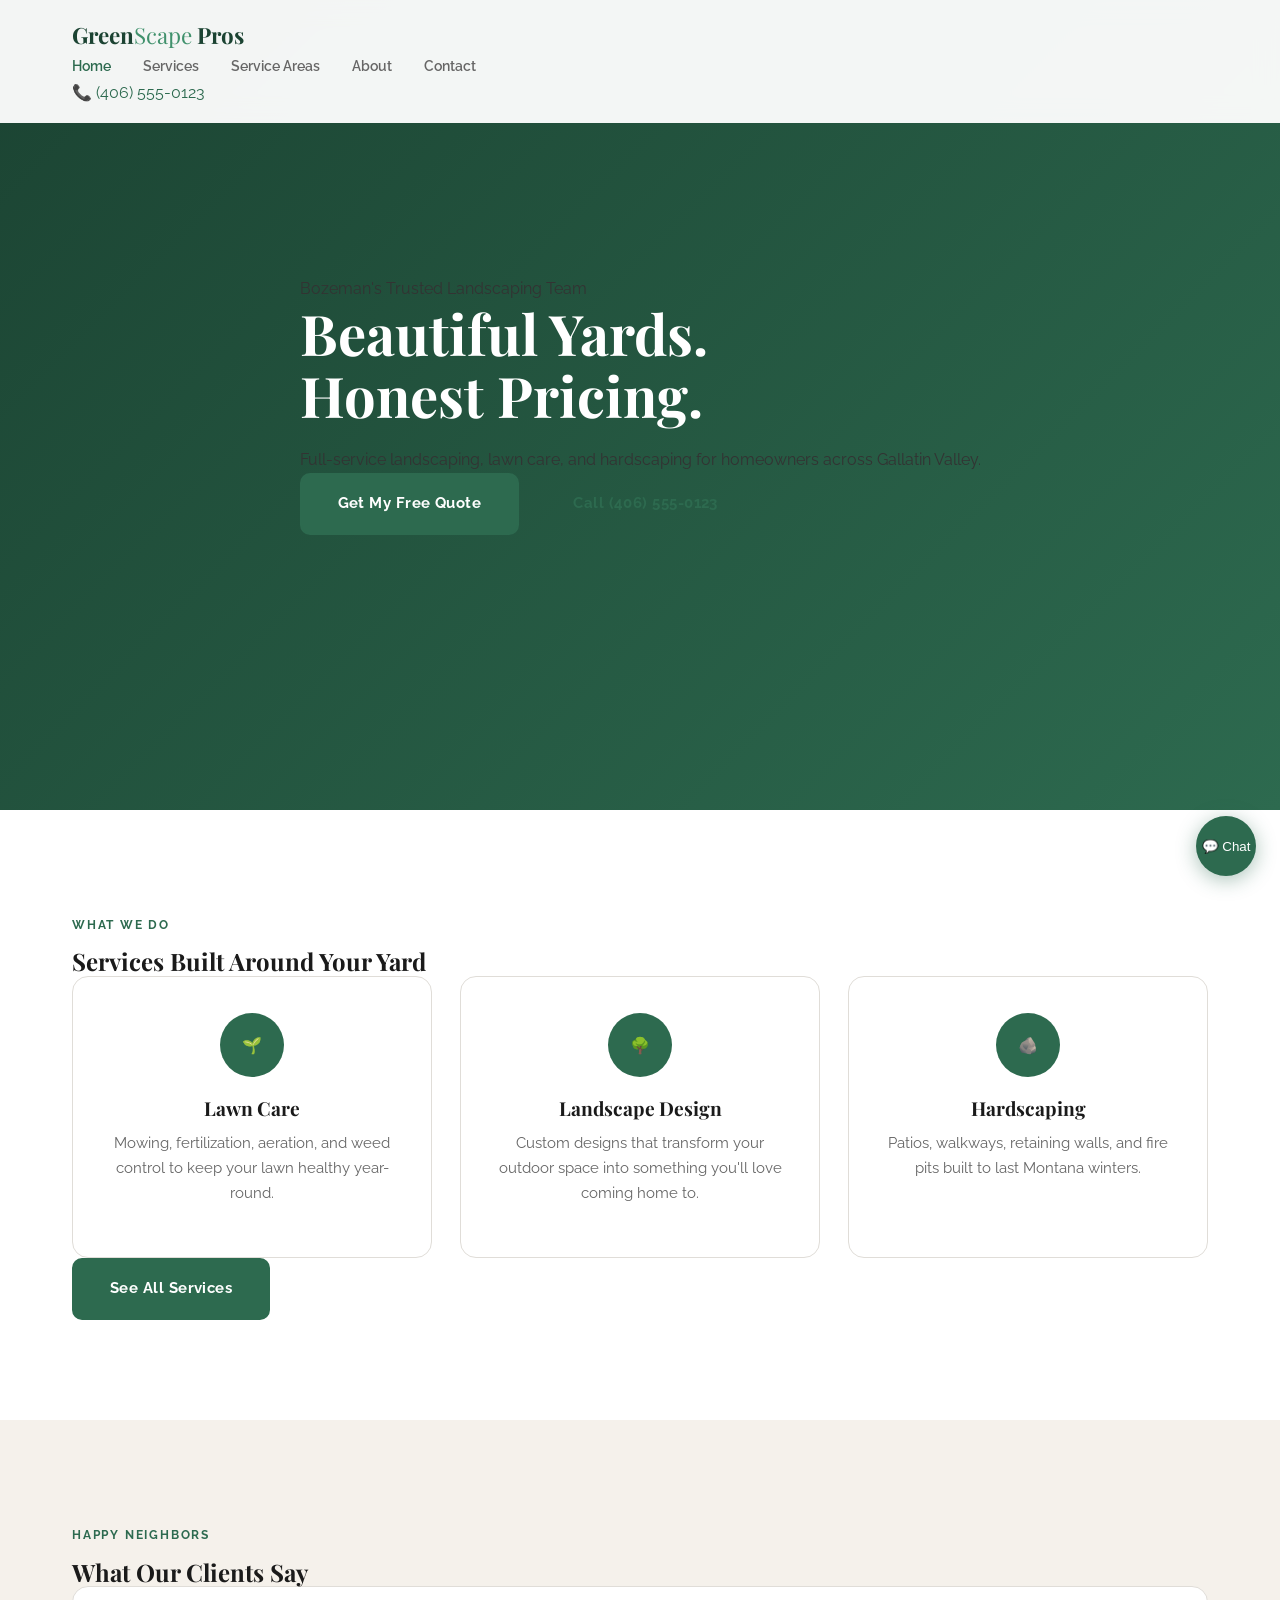
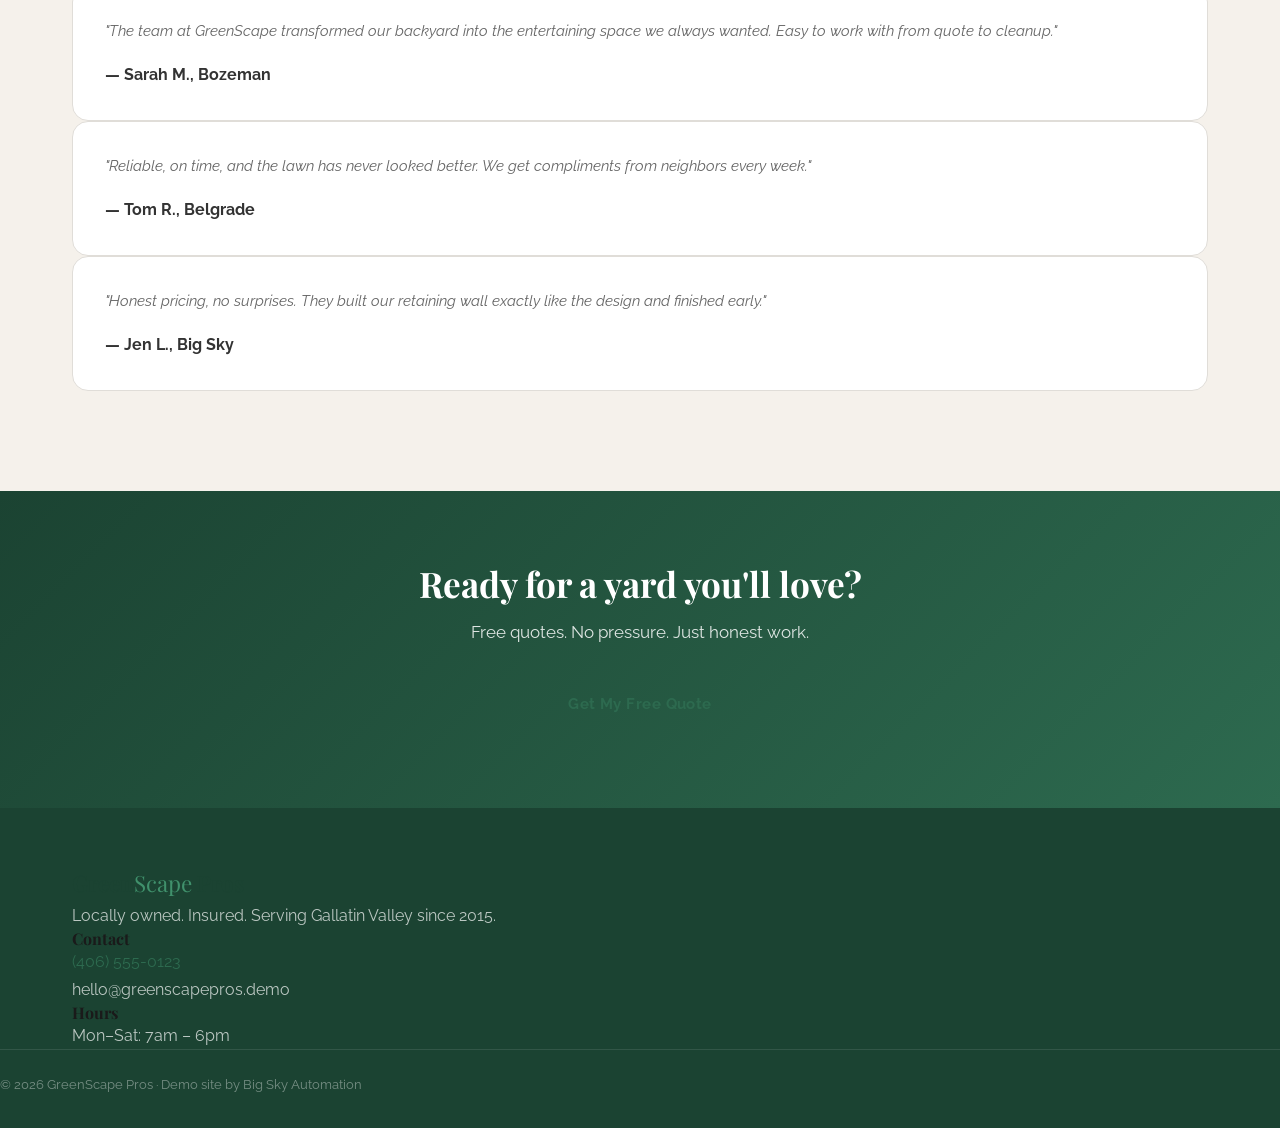
==== index.html @ c4fb8316 "Initial landscaping demo site" ====
<!DOCTYPE html>
<html lang="en">
<head>
<meta charset="UTF-8">
<meta name="viewport" content="width=device-width, initial-scale=1.0">
<title>GreenScape Pros — Professional Landscaping in Bozeman, MT</title>
<meta name="description" content="Professional landscaping, lawn care, and hardscaping services in Bozeman and surrounding areas. Get your free quote today.">
<link rel="preconnect" href="https://fonts.googleapis.com">
<link rel="preconnect" href="https://fonts.gstatic.com" crossorigin>
<link href="https://fonts.googleapis.com/css2?family=Playfair+Display:wght@600;700&family=Raleway:wght@400;500;600;700&display=swap" rel="stylesheet">
<link rel="stylesheet" href="css/styles.css">
</head>
<body>

<header class="site-header">
  <div class="container header-inner">
    <a href="index.html" class="logo">Green<span>Scape</span> Pros</a>
    <nav class="nav-links">
      <a href="index.html" class="active">Home</a>
      <a href="services.html">Services</a>
      <a href="areas.html">Service Areas</a>
      <a href="about.html">About</a>
      <a href="contact.html">Contact</a>
    </nav>
    <a href="tel:+14065550123" class="header-phone">📞 (406) 555-0123</a>
    <button class="nav-toggle" aria-label="Menu">☰</button>
  </div>
</header>

<section class="hero">
  <div class="hero-overlay"></div>
  <div class="container hero-content">
    <span class="eyebrow">Bozeman's Trusted Landscaping Team</span>
    <h1>Beautiful Yards.<br>Honest Pricing.</h1>
    <p>Full-service landscaping, lawn care, and hardscaping for homeowners across Gallatin Valley.</p>
    <div class="hero-cta">
      <a href="contact.html" class="btn btn-primary">Get My Free Quote</a>
      <a href="tel:+14065550123" class="btn btn-secondary">Call (406) 555-0123</a>
    </div>
  </div>
</section>

<section class="services-preview section">
  <div class="container">
    <span class="section-tag">What We Do</span>
    <h2>Services Built Around Your Yard</h2>
    <div class="services-grid">
      <div class="service-card">
        <div class="service-icon">🌱</div>
        <h3>Lawn Care</h3>
        <p>Mowing, fertilization, aeration, and weed control to keep your lawn healthy year-round.</p>
      </div>
      <div class="service-card">
        <div class="service-icon">🌳</div>
        <h3>Landscape Design</h3>
        <p>Custom designs that transform your outdoor space into something you'll love coming home to.</p>
      </div>
      <div class="service-card">
        <div class="service-icon">🪨</div>
        <h3>Hardscaping</h3>
        <p>Patios, walkways, retaining walls, and fire pits built to last Montana winters.</p>
      </div>
    </div>
    <div class="center-cta">
      <a href="services.html" class="btn btn-primary">See All Services</a>
    </div>
  </div>
</section>

<section class="testimonials section section-alt">
  <div class="container">
    <span class="section-tag">Happy Neighbors</span>
    <h2>What Our Clients Say</h2>
    <div class="testimonial-grid">
      <div class="testimonial">
        <p>"The team at GreenScape transformed our backyard into the entertaining space we always wanted. Easy to work with from quote to cleanup."</p>
        <strong>— Sarah M., Bozeman</strong>
      </div>
      <div class="testimonial">
        <p>"Reliable, on time, and the lawn has never looked better. We get compliments from neighbors every week."</p>
        <strong>— Tom R., Belgrade</strong>
      </div>
      <div class="testimonial">
        <p>"Honest pricing, no surprises. They built our retaining wall exactly like the design and finished early."</p>
        <strong>— Jen L., Big Sky</strong>
      </div>
    </div>
  </div>
</section>

<section class="cta-banner">
  <div class="container cta-inner">
    <h2>Ready for a yard you'll love?</h2>
    <p>Free quotes. No pressure. Just honest work.</p>
    <a href="contact.html" class="btn btn-light">Get My Free Quote</a>
  </div>
</section>

<footer class="site-footer">
  <div class="container footer-inner">
    <div>
      <div class="logo">Green<span>Scape</span> Pros</div>
      <p>Locally owned. Insured. Serving Gallatin Valley since 2015.</p>
    </div>
    <div>
      <h4>Contact</h4>
      <p><a href="tel:+14065550123">(406) 555-0123</a></p>
      <p>hello@greenscapepros.demo</p>
    </div>
    <div>
      <h4>Hours</h4>
      <p>Mon–Sat: 7am – 6pm</p>
    </div>
  </div>
  <div class="footer-bottom">© 2026 GreenScape Pros · Demo site by Big Sky Automation</div>
</footer>

<div class="chat-widget">
  <button class="chat-bubble" aria-label="Open chat">💬 Chat</button>
  <div class="chat-popup">
    <div class="chat-header">Hi! How can we help?</div>
    <div class="chat-body">
      <p>Send us a message and we'll text you right back.</p>
      <input type="text" class="chat-input" placeholder="Your name">
      <input type="text" class="chat-input" placeholder="Phone number">
      <input type="text" class="chat-input" placeholder="What can we help with?">
      <button class="chat-send btn btn-primary">Send Message</button>
    </div>
  </div>
</div>

<script src="js/main.js"></script>
</body>
</html>
---- css/styles.css ----
/* ===== Reset & Variables ===== */
*, *::before, *::after { margin: 0; padding: 0; box-sizing: border-box; }

:root {
  --green: #2d6a4f;
  --green-dark: #1b4332;
  --green-light: #40916c;
  --green-pale: #b7e4c7;
  --earth: #8b6f47;
  --earth-light: #c9a96e;
  --cream: #f5f1eb;
  --white: #ffffff;
  --dark: #1a1a1a;
  --text: #333333;
  --text-light: #666666;
  --border: #e0ddd8;
  --shadow: 0 4px 20px rgba(0,0,0,0.08);
  --shadow-lg: 0 12px 40px rgba(0,0,0,0.12);
  --radius: 10px;
  --radius-lg: 16px;
}

html { scroll-behavior: smooth; scroll-padding-top: 80px; }

body {
  font-family: 'Raleway', -apple-system, sans-serif;
  color: var(--text);
  background: var(--white);
  line-height: 1.7;
  font-size: 16px;
  overflow-x: hidden;
}

h1, h2, h3, h4 {
  font-family: 'Playfair Display', Georgia, serif;
  color: var(--dark);
  line-height: 1.2;
  font-weight: 700;
}

a { color: var(--green); text-decoration: none; transition: all 0.3s ease; }
a:hover { color: var(--green-light); }
img { max-width: 100%; display: block; }

.container { max-width: 1200px; margin: 0 auto; padding: 0 32px; }

/* ===== Buttons ===== */
.btn {
  display: inline-block;
  font-family: 'Raleway', sans-serif;
  font-weight: 700;
  font-size: 0.95rem;
  padding: 16px 36px;
  border-radius: var(--radius);
  border: 2px solid transparent;
  cursor: pointer;
  transition: all 0.3s ease;
  text-align: center;
  letter-spacing: 0.03em;
}

.btn-primary {
  background: var(--green);
  color: var(--white);
  border-color: var(--green);
}

.btn-primary:hover {
  background: var(--green-light);
  border-color: var(--green-light);
  color: var(--white);
  transform: translateY(-2px);
  box-shadow: 0 6px 20px rgba(45,106,79,0.3);
}

.btn-outline {
  background: transparent;
  color: var(--white);
  border-color: rgba(255,255,255,0.6);
}

.btn-outline:hover {
  background: var(--white);
  color: var(--green-dark);
  border-color: var(--white);
}

.btn-call {
  background: var(--green);
  color: var(--white);
  padding: 10px 20px;
  border-radius: var(--radius);
  font-weight: 700;
  font-size: 0.875rem;
  display: inline-flex;
  align-items: center;
  gap: 8px;
}

.btn-call:hover {
  background: var(--green-light);
  color: var(--white);
  transform: translateY(-1px);
}

.btn-call svg { flex-shrink: 0; }

/* ===== FEATURE 1: Sticky Header with Click-to-Call ===== */
.site-header {
  position: fixed;
  top: 0; left: 0; right: 0;
  z-index: 1000;
  background: rgba(255,255,255,0.95);
  backdrop-filter: blur(12px);
  transition: all 0.3s ease;
  padding: 16px 0;
  border-bottom: 1px solid transparent;
}

.site-header.scrolled {
  padding: 10px 0;
  box-shadow: var(--shadow);
  border-bottom: 1px solid var(--border);
}

.nav { display: flex; align-items: center; justify-content: space-between; }

.logo {
  font-family: 'Playfair Display', Georgia, serif;
  font-size: 1.4rem;
  font-weight: 700;
  color: var(--green-dark);
}

.logo span { color: var(--green-light); font-weight: 400; }
.logo:hover { color: var(--green-dark); }

.nav-links { display: flex; align-items: center; gap: 32px; list-style: none; }

.nav-links a {
  font-size: 0.9rem;
  font-weight: 600;
  color: var(--text-light);
}

.nav-links a:hover { color: var(--green); }
.nav-links a.active { color: var(--green); }

/* Click-to-call always visible in header */
.header-phone {
  display: flex;
  align-items: center;
  gap: 8px;
}

.header-phone-number {
  font-weight: 700;
  color: var(--green-dark);
  font-size: 0.95rem;
}

.nav-toggle {
  display: none;
  flex-direction: column;
  gap: 5px;
  background: none;
  border: none;
  cursor: pointer;
  padding: 4px;
}

.nav-toggle span {
  display: block;
  width: 24px;
  height: 2.5px;
  background: var(--dark);
  border-radius: 2px;
  transition: all 0.3s;
}

/* ===== Hero ===== */
.hero {
  position: relative;
  min-height: 90vh;
  display: flex;
  align-items: center;
  background: linear-gradient(135deg, #1b4332 0%, #2d6a4f 100%);
  overflow: hidden;
}

.hero-bg {
  position: absolute;
  inset: 0;
  background: url('https://images.unsplash.com/photo-1558904541-efa843a96f01?w=1600&q=75') center/cover no-repeat;
  opacity: 0.3;
}

.hero-inner {
  position: relative;
  z-index: 2;
  padding: 140px 0 100px;
  max-width: 680px;
}

.hero-tag {
  display: inline-block;
  font-size: 0.8rem;
  font-weight: 700;
  letter-spacing: 0.15em;
  text-transform: uppercase;
  color: var(--green-pale);
  margin-bottom: 16px;
}

.hero h1 {
  font-size: 3.5rem;
  color: var(--white);
  margin-bottom: 20px;
  line-height: 1.1;
}

.hero-sub {
  font-size: 1.15rem;
  color: rgba(255,255,255,0.85);
  margin-bottom: 36px;
  line-height: 1.8;
  max-width: 520px;
}

.hero-cta { display: flex; gap: 16px; flex-wrap: wrap; }

/* ===== Section Shared ===== */
.section { padding: 100px 0; }
.section-alt { background: var(--cream); }

.section-header {
  text-align: center;
  margin-bottom: 60px;
}

.section-tag {
  display: inline-block;
  font-size: 0.75rem;
  font-weight: 700;
  letter-spacing: 0.15em;
  text-transform: uppercase;
  color: var(--green);
  margin-bottom: 12px;
}

.section-header h2 {
  font-size: 2.5rem;
  margin-bottom: 16px;
}

.section-header p {
  font-size: 1.05rem;
  color: var(--text-light);
  max-width: 560px;
  margin: 0 auto;
}

/* ===== Services Grid ===== */
.services-grid {
  display: grid;
  grid-template-columns: repeat(3, 1fr);
  gap: 28px;
}

.service-card {
  background: var(--white);
  border: 1px solid var(--border);
  border-radius: var(--radius-lg);
  padding: 36px 28px;
  transition: all 0.3s ease;
  text-align: center;
}

.service-card:hover {
  box-shadow: var(--shadow-lg);
  transform: translateY(-4px);
  border-color: transparent;
}

.service-icon {
  width: 64px;
  height: 64px;
  margin: 0 auto 20px;
  display: flex;
  align-items: center;
  justify-content: center;
  background: var(--green);
  color: var(--white);
  border-radius: 50%;
}

.service-card h3 { font-size: 1.2rem; margin-bottom: 10px; }
.service-card p { color: var(--text-light); font-size: 0.92rem; margin-bottom: 16px; }

.service-link {
  font-weight: 700;
  font-size: 0.88rem;
  color: var(--green);
}

/* ===== FEATURE 5: CTA Banner (same CTA everywhere) ===== */
.cta-banner {
  background: linear-gradient(135deg, var(--green-dark) 0%, var(--green) 100%);
  padding: 72px 0;
  text-align: center;
}

.cta-banner h2 {
  color: var(--white);
  font-size: 2.2rem;
  margin-bottom: 12px;
}

.cta-banner p {
  color: rgba(255,255,255,0.85);
  font-size: 1.05rem;
  margin-bottom: 28px;
  max-width: 500px;
  margin-left: auto;
  margin-right: auto;
}

.cta-banner .btn-primary {
  background: var(--white);
  color: var(--green-dark);
  border-color: var(--white);
  font-size: 1rem;
  padding: 18px 40px;
}

.cta-banner .btn-primary:hover {
  background: var(--green-pale);
  border-color: var(--green-pale);
  color: var(--green-dark);
}

/* ===== About ===== */
.about-grid {
  display: grid;
  grid-template-columns: 1fr 1fr;
  gap: 64px;
  align-items: center;
}

.about-img {
  border-radius: var(--radius-lg);
  box-shadow: var(--shadow-lg);
  aspect-ratio: 4/3;
  object-fit: cover;
  width: 100%;
}

.about-content h2 { font-size: 2.2rem; margin-bottom: 20px; }
.about-content p { color: var(--text-light); margin-bottom: 16px; }

.about-values {
  display: grid;
  grid-template-columns: 1fr 1fr;
  gap: 16px;
  margin-top: 28px;
}

.about-value {
  display: flex;
  align-items: center;
  gap: 10px;
  font-weight: 600;
  font-size: 0.92rem;
  color: var(--dark);
}

.about-value svg { color: var(--green); flex-shrink: 0; }

/* ===== FEATURE 4: Service Areas ===== */
.areas-grid {
  display: grid;
  grid-template-columns: repeat(4, 1fr);
  gap: 20px;
}

.area-card {
  background: var(--white);
  border: 1px solid var(--border);
  border-radius: var(--radius);
  padding: 28px 24px;
  text-align: center;
  transition: all 0.3s ease;
}

.area-card:hover {
  border-color: var(--green);
  box-shadow: var(--shadow);
  transform: translateY(-2px);
}

.area-card h3 { font-size: 1.1rem; margin-bottom: 4px; }
.area-card p { font-size: 0.85rem; color: var(--text-light); }

.area-card .area-icon {
  width: 40px;
  height: 40px;
  margin: 0 auto 12px;
  display: flex;
  align-items: center;
  justify-content: center;
  background: var(--cream);
  border-radius: 50%;
  color: var(--green);
}

/* ===== Testimonials ===== */
.testimonials-grid {
  display: grid;
  grid-template-columns: repeat(3, 1fr);
  gap: 28px;
}

.testimonial {
  background: var(--white);
  border: 1px solid var(--border);
  border-radius: var(--radius-lg);
  padding: 32px;
}

.testimonial-stars {
  color: #f59e0b;
  font-size: 1rem;
  letter-spacing: 2px;
  margin-bottom: 12px;
}

.testimonial p {
  font-size: 0.95rem;
  color: var(--text-light);
  font-style: italic;
  margin-bottom: 16px;
  line-height: 1.7;
}

.testimonial-author { display: flex; align-items: center; gap: 10px; }

.testimonial-avatar {
  width: 40px; height: 40px;
  background: var(--green);
  color: var(--white);
  border-radius: 50%;
  display: flex;
  align-items: center;
  justify-content: center;
  font-weight: 800;
  font-size: 0.8rem;
}

.testimonial-author strong { font-size: 0.9rem; display: block; color: var(--dark); }
.testimonial-author span { font-size: 0.8rem; color: var(--text-light); }

/* ===== Contact ===== */
.contact-grid {
  display: grid;
  grid-template-columns: 1fr 1.2fr;
  gap: 64px;
  align-items: start;
}

.contact-info h2 { font-size: 2.2rem; margin-bottom: 16px; }
.contact-info > p { color: var(--text-light); margin-bottom: 32px; }

.contact-item {
  display: flex;
  align-items: center;
  gap: 14px;
  margin-bottom: 20px;
}

.contact-icon {
  width: 44px; height: 44px;
  background: var(--green);
  color: var(--white);
  border-radius: 50%;
  display: flex;
  align-items: center;
  justify-content: center;
  flex-shrink: 0;
}

.contact-item a, .contact-item span { font-weight: 600; color: var(--dark); font-size: 0.95rem; }

.contact-form {
  background: var(--white);
  border: 1px solid var(--border);
  border-radius: var(--radius-lg);
  padding: 40px;
  box-shadow: var(--shadow-lg);
}

.form-group { margin-bottom: 20px; }
.form-group label { display: block; font-weight: 700; font-size: 0.85rem; margin-bottom: 6px; color: var(--dark); }

.form-group input,
.form-group select,
.form-group textarea {
  width: 100%;
  padding: 14px 16px;
  font-family: 'Raleway', sans-serif;
  font-size: 0.95rem;
  border: 2px solid var(--border);
  border-radius: var(--radius);
  background: var(--cream);
  color: var(--dark);
  transition: all 0.3s;
  outline: none;
}

.form-group input:focus,
.form-group select:focus,
.form-group textarea:focus {
  border-color: var(--green);
  background: var(--white);
  box-shadow: 0 0 0 4px rgba(45,106,79,0.08);
}

.form-group textarea { resize: vertical; min-height: 120px; }
.btn-full { width: 100%; }

/* ===== Gallery ===== */
.gallery-grid {
  display: grid;
  grid-template-columns: repeat(3, 1fr);
  gap: 20px;
}

.gallery-item {
  border-radius: var(--radius);
  overflow: hidden;
  aspect-ratio: 4/3;
}

.gallery-item img {
  width: 100%;
  height: 100%;
  object-fit: cover;
  transition: transform 0.4s ease;
}

.gallery-item:hover img { transform: scale(1.05); }

/* ===== FEATURE 3: Chat Widget ===== */
.chat-widget {
  position: fixed;
  bottom: 24px;
  right: 24px;
  z-index: 999;
}

.chat-bubble {
  width: 60px;
  height: 60px;
  background: var(--green);
  border-radius: 50%;
  display: flex;
  align-items: center;
  justify-content: center;
  color: var(--white);
  cursor: pointer;
  box-shadow: 0 4px 20px rgba(45,106,79,0.4);
  transition: all 0.3s ease;
  border: none;
}

.chat-bubble:hover {
  background: var(--green-light);
  transform: scale(1.08);
}

.chat-popup {
  position: absolute;
  bottom: 72px;
  right: 0;
  width: 320px;
  background: var(--white);
  border-radius: var(--radius-lg);
  box-shadow: var(--shadow-lg);
  border: 1px solid var(--border);
  overflow: hidden;
  display: none;
}

.chat-popup.open { display: block; }

.chat-header {
  background: var(--green);
  color: var(--white);
  padding: 18px 20px;
}

.chat-header h4 { font-family: 'Raleway', sans-serif; font-size: 0.95rem; font-weight: 700; }
.chat-header p { font-size: 0.78rem; opacity: 0.8; margin-top: 2px; }

.chat-body { padding: 20px; }

.chat-message {
  background: var(--cream);
  border-radius: 12px 12px 12px 0;
  padding: 12px 16px;
  font-size: 0.88rem;
  color: var(--text);
  margin-bottom: 16px;
  line-height: 1.5;
}

.chat-input-group { display: flex; flex-direction: column; gap: 10px; }

.chat-input {
  width: 100%;
  padding: 10px 14px;
  border: 1px solid var(--border);
  border-radius: var(--radius);
  font-family: 'Raleway', sans-serif;
  font-size: 0.88rem;
  outline: none;
}

.chat-input:focus { border-color: var(--green); }

.chat-send {
  background: var(--green);
  color: var(--white);
  border: none;
  padding: 10px;
  border-radius: var(--radius);
  font-family: 'Raleway', sans-serif;
  font-weight: 700;
  font-size: 0.85rem;
  cursor: pointer;
  transition: background 0.3s;
}

.chat-send:hover { background: var(--green-light); }

/* ===== Footer ===== */
.site-footer {
  background: var(--green-dark);
  padding: 56px 0 32px;
  color: rgba(255,255,255,0.7);
}

.footer-grid {
  display: grid;
  grid-template-columns: 1.5fr 1fr 1fr 1fr;
  gap: 40px;
  margin-bottom: 40px;
}

.footer-brand .logo { color: var(--white); margin-bottom: 12px; display: inline-block; }
.footer-brand .logo span { color: var(--green-pale); }
.footer-brand p { font-size: 0.9rem; color: rgba(255,255,255,0.6); }

.footer-col h4 {
  font-family: 'Raleway', sans-serif;
  font-size: 0.85rem;
  font-weight: 700;
  text-transform: uppercase;
  letter-spacing: 0.1em;
  color: var(--white);
  margin-bottom: 16px;
}

.footer-col a {
  display: block;
  color: rgba(255,255,255,0.6);
  font-size: 0.88rem;
  margin-bottom: 10px;
  transition: color 0.3s;
}

.footer-col a:hover { color: var(--green-pale); }

.footer-bottom {
  border-top: 1px solid rgba(255,255,255,0.1);
  padding-top: 24px;
  display: flex;
  justify-content: space-between;
  align-items: center;
  font-size: 0.8rem;
  color: rgba(255,255,255,0.4);
}

.footer-bottom a { color: rgba(255,255,255,0.4); }
.footer-bottom a:hover { color: var(--green-pale); }

/* ===== Page Header (inner pages) ===== */
.page-header {
  background: linear-gradient(135deg, var(--green-dark) 0%, var(--green) 100%);
  padding: 140px 0 60px;
  text-align: center;
}

.page-header h1 { color: var(--white); font-size: 2.8rem; margin-bottom: 10px; }
.page-header p { color: rgba(255,255,255,0.8); font-size: 1.05rem; }

/* ===== Responsive ===== */
@media (max-width: 1024px) {
  .services-grid, .testimonials-grid, .gallery-grid { grid-template-columns: repeat(2, 1fr); }
  .areas-grid { grid-template-columns: repeat(3, 1fr); }
  .footer-grid { grid-template-columns: repeat(2, 1fr); }
  .hero h1 { font-size: 2.8rem; }
}

@media (max-width: 768px) {
  .container { padding: 0 20px; }
  .nav-toggle { display: flex; }

  .nav-links {
    position: absolute;
    top: 100%; left: 0; right: 0;
    background: var(--white);
    flex-direction: column;
    padding: 24px;
    gap: 16px;
    box-shadow: var(--shadow-lg);
    transform: translateY(-10px);
    opacity: 0;
    pointer-events: none;
    transition: all 0.3s ease;
    border-bottom: 3px solid var(--green);
  }

  .nav-links.open { transform: translateY(0); opacity: 1; pointer-events: auto; }

  .header-phone-number { display: none; }

  .hero { min-height: auto; }
  .hero-inner { padding: 120px 0 70px; }
  .hero h1 { font-size: 2.2rem; }
  .hero-cta { flex-direction: column; }
  .hero-cta .btn { width: 100%; }

  .services-grid, .testimonials-grid, .gallery-grid { grid-template-columns: 1fr; }
  .areas-grid { grid-template-columns: repeat(2, 1fr); }
  .about-grid, .contact-grid { grid-template-columns: 1fr; gap: 40px; }
  .about-values { grid-template-columns: 1fr; }
  .footer-grid { grid-template-columns: 1fr; }

  .section { padding: 70px 0; }
  .section-header h2, .about-content h2, .contact-info h2 { font-size: 1.9rem; }
  .page-header h1 { font-size: 2rem; }
  .page-header { padding: 120px 0 48px; }

  .chat-popup { width: 280px; }
}

@media (max-width: 480px) {
  .hero h1 { font-size: 1.85rem; }
  .areas-grid { grid-template-columns: 1fr; }
  .cta-banner h2 { font-size: 1.7rem; }
}
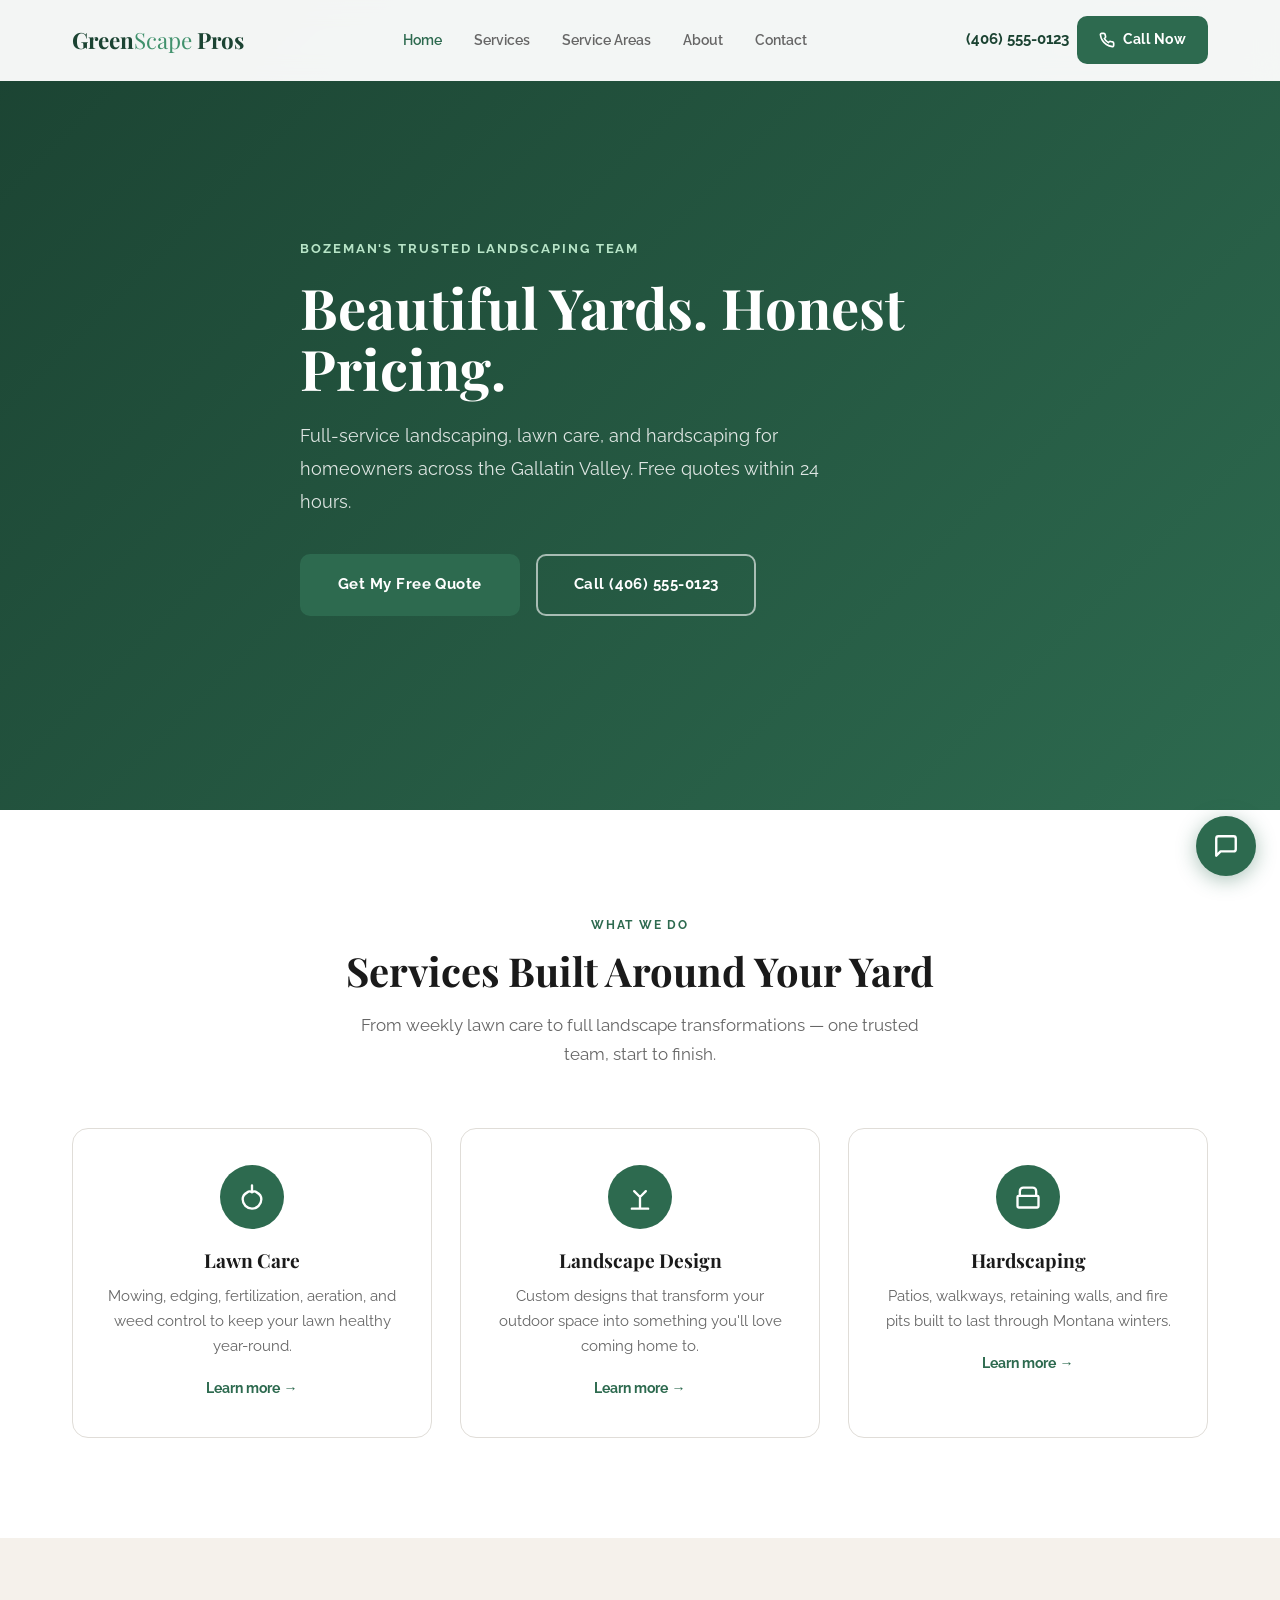
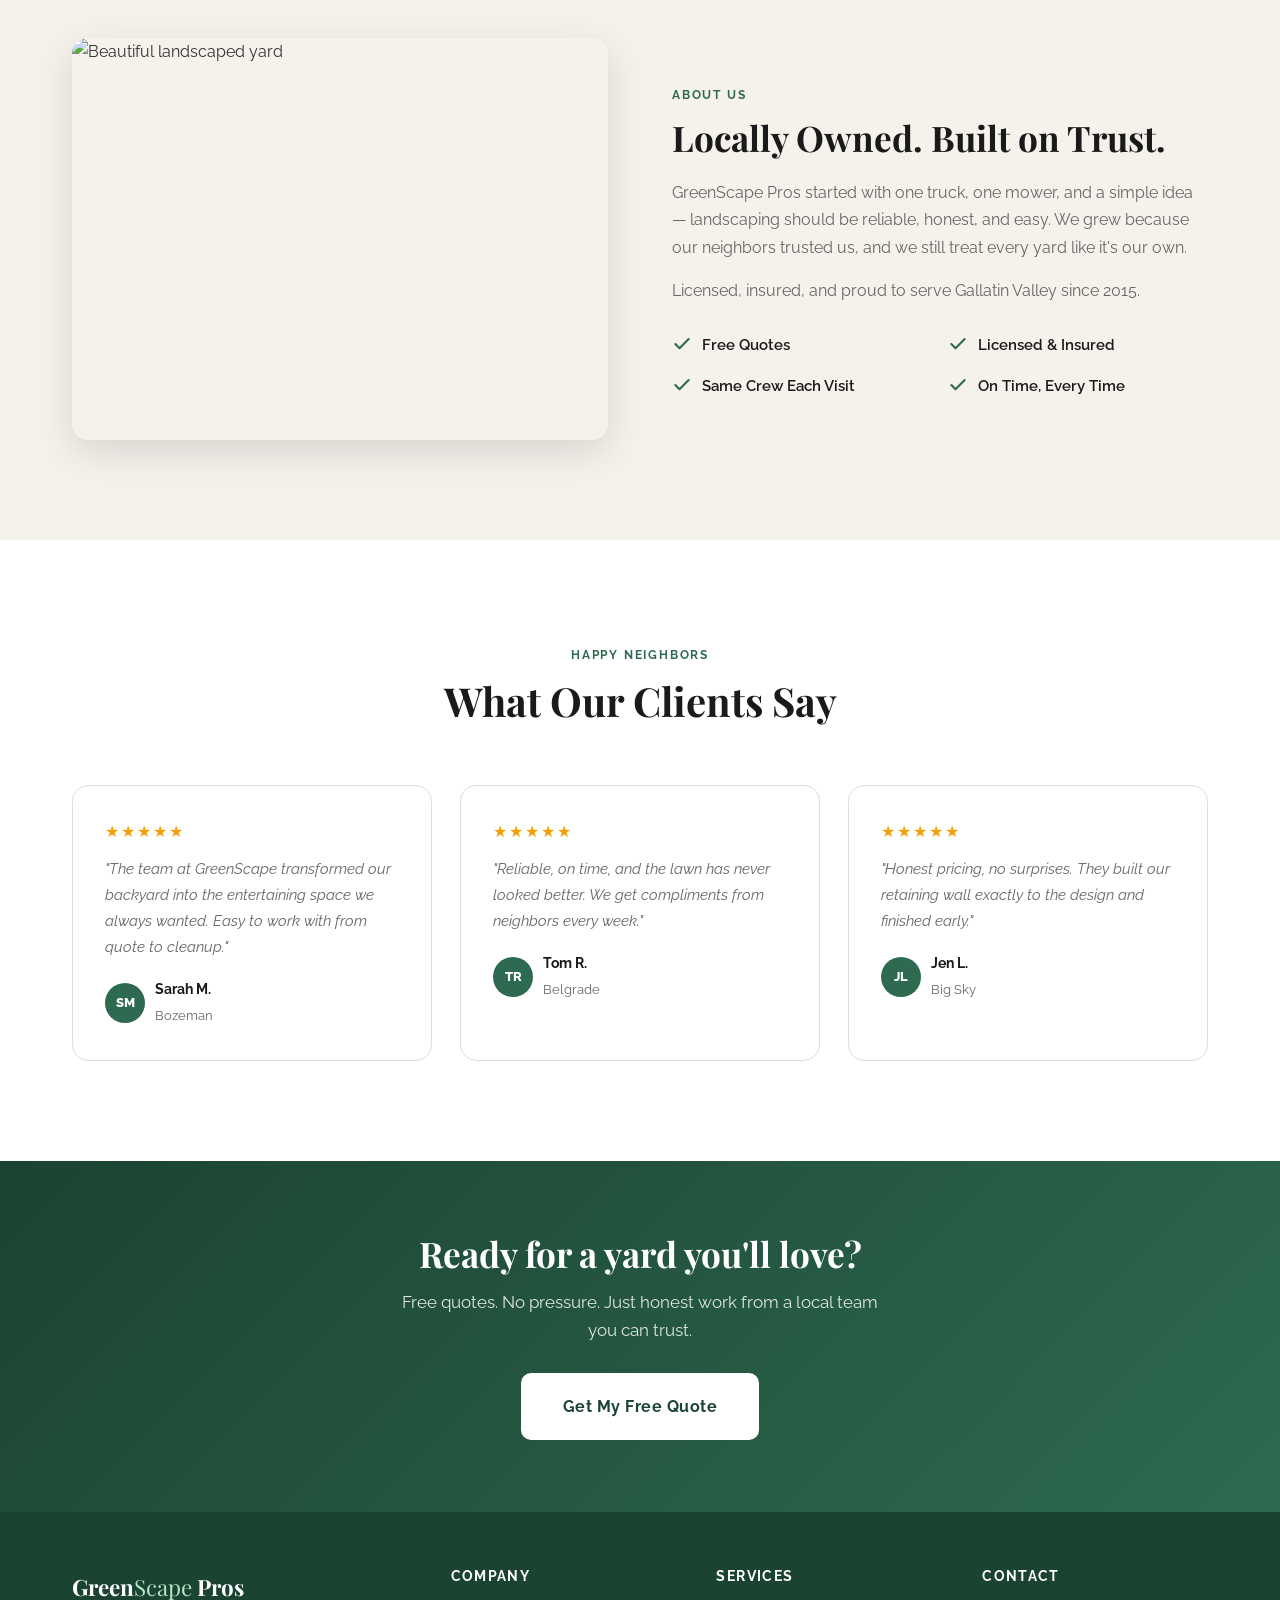
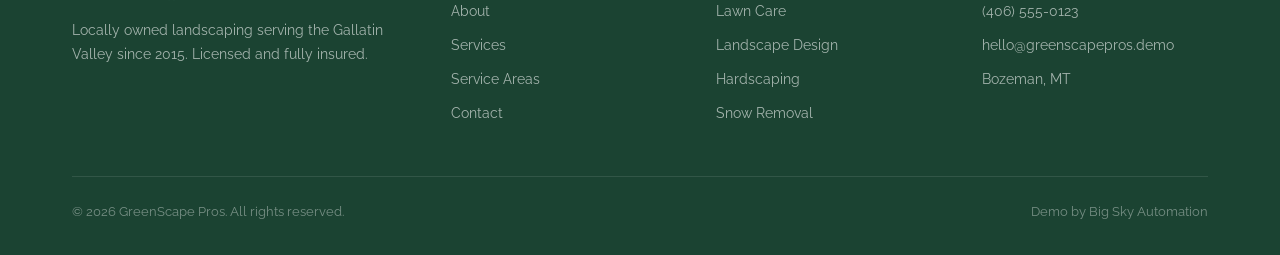
==== commit 22201b02: "Polish: redesigned all 5 pages to match design system" ====
--- a/index.html
+++ b/index.html
@@ -4,127 +4,186 @@
 <meta charset="UTF-8">
 <meta name="viewport" content="width=device-width, initial-scale=1.0">
 <title>GreenScape Pros — Professional Landscaping in Bozeman, MT</title>
-<meta name="description" content="Professional landscaping, lawn care, and hardscaping services in Bozeman and surrounding areas. Get your free quote today.">
+<meta name="description" content="Professional landscaping, lawn care, and hardscaping in Bozeman and the Gallatin Valley. Free quotes. Honest pricing.">
 <link rel="preconnect" href="https://fonts.googleapis.com">
 <link rel="preconnect" href="https://fonts.gstatic.com" crossorigin>
-<link href="https://fonts.googleapis.com/css2?family=Playfair+Display:wght@600;700&family=Raleway:wght@400;500;600;700&display=swap" rel="stylesheet">
+<link href="https://fonts.googleapis.com/css2?family=Playfair+Display:wght@600;700&family=Raleway:wght@400;500;600;700;800&display=swap" rel="stylesheet">
 <link rel="stylesheet" href="css/styles.css">
 </head>
 <body>
 
 <header class="site-header">
-  <div class="container header-inner">
+  <div class="container nav">
     <a href="index.html" class="logo">Green<span>Scape</span> Pros</a>
-    <nav class="nav-links">
-      <a href="index.html" class="active">Home</a>
-      <a href="services.html">Services</a>
-      <a href="areas.html">Service Areas</a>
-      <a href="about.html">About</a>
-      <a href="contact.html">Contact</a>
-    </nav>
-    <a href="tel:+14065550123" class="header-phone">📞 (406) 555-0123</a>
-    <button class="nav-toggle" aria-label="Menu">☰</button>
+    <ul class="nav-links">
+      <li><a href="index.html" class="active">Home</a></li>
+      <li><a href="services.html">Services</a></li>
+      <li><a href="areas.html">Service Areas</a></li>
+      <li><a href="about.html">About</a></li>
+      <li><a href="contact.html">Contact</a></li>
+    </ul>
+    <div class="header-phone">
+      <span class="header-phone-number">(406) 555-0123</span>
+      <a href="tel:+14065550123" class="btn btn-call">
+        <svg xmlns="http://www.w3.org/2000/svg" width="16" height="16" viewBox="0 0 24 24" fill="none" stroke="currentColor" stroke-width="2.5" stroke-linecap="round" stroke-linejoin="round"><path d="M22 16.92v3a2 2 0 0 1-2.18 2 19.79 19.79 0 0 1-8.63-3.07 19.5 19.5 0 0 1-6-6 19.79 19.79 0 0 1-3.07-8.67A2 2 0 0 1 4.11 2h3a2 2 0 0 1 2 1.72 12.84 12.84 0 0 0 .7 2.81 2 2 0 0 1-.45 2.11L8.09 9.91a16 16 0 0 0 6 6l1.27-1.27a2 2 0 0 1 2.11-.45 12.84 12.84 0 0 0 2.81.7A2 2 0 0 1 22 16.92z"/></svg>
+        Call Now
+      </a>
+    </div>
+    <button class="nav-toggle" aria-label="Menu"><span></span><span></span><span></span></button>
   </div>
 </header>
 
 <section class="hero">
-  <div class="hero-overlay"></div>
-  <div class="container hero-content">
-    <span class="eyebrow">Bozeman's Trusted Landscaping Team</span>
-    <h1>Beautiful Yards.<br>Honest Pricing.</h1>
-    <p>Full-service landscaping, lawn care, and hardscaping for homeowners across Gallatin Valley.</p>
-    <div class="hero-cta">
-      <a href="contact.html" class="btn btn-primary">Get My Free Quote</a>
-      <a href="tel:+14065550123" class="btn btn-secondary">Call (406) 555-0123</a>
+  <div class="hero-bg"></div>
+  <div class="container">
+    <div class="hero-inner">
+      <span class="hero-tag">Bozeman's Trusted Landscaping Team</span>
+      <h1>Beautiful Yards. Honest Pricing.</h1>
+      <p class="hero-sub">Full-service landscaping, lawn care, and hardscaping for homeowners across the Gallatin Valley. Free quotes within 24 hours.</p>
+      <div class="hero-cta">
+        <a href="contact.html" class="btn btn-primary">Get My Free Quote</a>
+        <a href="tel:+14065550123" class="btn btn-outline">Call (406) 555-0123</a>
+      </div>
     </div>
   </div>
 </section>
 
-<section class="services-preview section">
+<section class="section">
   <div class="container">
-    <span class="section-tag">What We Do</span>
-    <h2>Services Built Around Your Yard</h2>
+    <div class="section-header">
+      <span class="section-tag">What We Do</span>
+      <h2>Services Built Around Your Yard</h2>
+      <p>From weekly lawn care to full landscape transformations — one trusted team, start to finish.</p>
+    </div>
     <div class="services-grid">
       <div class="service-card">
-        <div class="service-icon">🌱</div>
+        <div class="service-icon"><svg xmlns="http://www.w3.org/2000/svg" width="28" height="28" viewBox="0 0 24 24" fill="none" stroke="currentColor" stroke-width="2" stroke-linecap="round" stroke-linejoin="round"><path d="M12 2v6M12 22a8 8 0 0 0 8-8c0-3-2-5-4-6-1-1-3-1-4 0-1-1-3-1-4 0-2 1-4 3-4 6a8 8 0 0 0 8 8z"/></svg></div>
         <h3>Lawn Care</h3>
-        <p>Mowing, fertilization, aeration, and weed control to keep your lawn healthy year-round.</p>
+        <p>Mowing, edging, fertilization, aeration, and weed control to keep your lawn healthy year-round.</p>
+        <a href="services.html" class="service-link">Learn more →</a>
       </div>
       <div class="service-card">
-        <div class="service-icon">🌳</div>
+        <div class="service-icon"><svg xmlns="http://www.w3.org/2000/svg" width="28" height="28" viewBox="0 0 24 24" fill="none" stroke="currentColor" stroke-width="2" stroke-linecap="round" stroke-linejoin="round"><path d="M12 22V12M12 12L7 7M12 12l5-5M5 22h14"/></svg></div>
         <h3>Landscape Design</h3>
         <p>Custom designs that transform your outdoor space into something you'll love coming home to.</p>
+        <a href="services.html" class="service-link">Learn more →</a>
       </div>
       <div class="service-card">
-        <div class="service-icon">🪨</div>
+        <div class="service-icon"><svg xmlns="http://www.w3.org/2000/svg" width="28" height="28" viewBox="0 0 24 24" fill="none" stroke="currentColor" stroke-width="2" stroke-linecap="round" stroke-linejoin="round"><rect x="3" y="11" width="18" height="10" rx="1"/><path d="M5 11V7a3 3 0 0 1 3-3h8a3 3 0 0 1 3 3v4"/></svg></div>
         <h3>Hardscaping</h3>
-        <p>Patios, walkways, retaining walls, and fire pits built to last Montana winters.</p>
+        <p>Patios, walkways, retaining walls, and fire pits built to last through Montana winters.</p>
+        <a href="services.html" class="service-link">Learn more →</a>
       </div>
-    </div>
-    <div class="center-cta">
-      <a href="services.html" class="btn btn-primary">See All Services</a>
     </div>
   </div>
 </section>
 
-<section class="testimonials section section-alt">
+<section class="section section-alt">
   <div class="container">
-    <span class="section-tag">Happy Neighbors</span>
-    <h2>What Our Clients Say</h2>
-    <div class="testimonial-grid">
+    <div class="about-grid">
+      <img src="https://images.unsplash.com/photo-1416879595882-3373a0480b5b?w=900&q=75" alt="Beautiful landscaped yard" class="about-img">
+      <div class="about-content">
+        <span class="section-tag">About Us</span>
+        <h2>Locally Owned. Built on Trust.</h2>
+        <p>GreenScape Pros started with one truck, one mower, and a simple idea — landscaping should be reliable, honest, and easy. We grew because our neighbors trusted us, and we still treat every yard like it's our own.</p>
+        <p>Licensed, insured, and proud to serve Gallatin Valley since 2015.</p>
+        <div class="about-values">
+          <div class="about-value"><svg xmlns="http://www.w3.org/2000/svg" width="20" height="20" viewBox="0 0 24 24" fill="none" stroke="currentColor" stroke-width="2.5" stroke-linecap="round" stroke-linejoin="round"><polyline points="20 6 9 17 4 12"/></svg> Free Quotes</div>
+          <div class="about-value"><svg xmlns="http://www.w3.org/2000/svg" width="20" height="20" viewBox="0 0 24 24" fill="none" stroke="currentColor" stroke-width="2.5" stroke-linecap="round" stroke-linejoin="round"><polyline points="20 6 9 17 4 12"/></svg> Licensed & Insured</div>
+          <div class="about-value"><svg xmlns="http://www.w3.org/2000/svg" width="20" height="20" viewBox="0 0 24 24" fill="none" stroke="currentColor" stroke-width="2.5" stroke-linecap="round" stroke-linejoin="round"><polyline points="20 6 9 17 4 12"/></svg> Same Crew Each Visit</div>
+          <div class="about-value"><svg xmlns="http://www.w3.org/2000/svg" width="20" height="20" viewBox="0 0 24 24" fill="none" stroke="currentColor" stroke-width="2.5" stroke-linecap="round" stroke-linejoin="round"><polyline points="20 6 9 17 4 12"/></svg> On Time, Every Time</div>
+        </div>
+      </div>
+    </div>
+  </div>
+</section>
+
+<section class="section">
+  <div class="container">
+    <div class="section-header">
+      <span class="section-tag">Happy Neighbors</span>
+      <h2>What Our Clients Say</h2>
+    </div>
+    <div class="testimonials-grid">
       <div class="testimonial">
+        <div class="testimonial-stars">★★★★★</div>
         <p>"The team at GreenScape transformed our backyard into the entertaining space we always wanted. Easy to work with from quote to cleanup."</p>
-        <strong>— Sarah M., Bozeman</strong>
+        <div class="testimonial-author"><div class="testimonial-avatar">SM</div><div><strong>Sarah M.</strong><span>Bozeman</span></div></div>
       </div>
       <div class="testimonial">
+        <div class="testimonial-stars">★★★★★</div>
         <p>"Reliable, on time, and the lawn has never looked better. We get compliments from neighbors every week."</p>
-        <strong>— Tom R., Belgrade</strong>
+        <div class="testimonial-author"><div class="testimonial-avatar">TR</div><div><strong>Tom R.</strong><span>Belgrade</span></div></div>
       </div>
       <div class="testimonial">
-        <p>"Honest pricing, no surprises. They built our retaining wall exactly like the design and finished early."</p>
-        <strong>— Jen L., Big Sky</strong>
+        <div class="testimonial-stars">★★★★★</div>
+        <p>"Honest pricing, no surprises. They built our retaining wall exactly to the design and finished early."</p>
+        <div class="testimonial-author"><div class="testimonial-avatar">JL</div><div><strong>Jen L.</strong><span>Big Sky</span></div></div>
       </div>
     </div>
   </div>
 </section>
 
 <section class="cta-banner">
-  <div class="container cta-inner">
+  <div class="container">
     <h2>Ready for a yard you'll love?</h2>
-    <p>Free quotes. No pressure. Just honest work.</p>
-    <a href="contact.html" class="btn btn-light">Get My Free Quote</a>
+    <p>Free quotes. No pressure. Just honest work from a local team you can trust.</p>
+    <a href="contact.html" class="btn btn-primary">Get My Free Quote</a>
   </div>
 </section>
 
 <footer class="site-footer">
-  <div class="container footer-inner">
-    <div>
-      <div class="logo">Green<span>Scape</span> Pros</div>
-      <p>Locally owned. Insured. Serving Gallatin Valley since 2015.</p>
+  <div class="container">
+    <div class="footer-grid">
+      <div class="footer-brand">
+        <a href="index.html" class="logo">Green<span>Scape</span> Pros</a>
+        <p>Locally owned landscaping serving the Gallatin Valley since 2015. Licensed and fully insured.</p>
+      </div>
+      <div class="footer-col">
+        <h4>Company</h4>
+        <a href="about.html">About</a>
+        <a href="services.html">Services</a>
+        <a href="areas.html">Service Areas</a>
+        <a href="contact.html">Contact</a>
+      </div>
+      <div class="footer-col">
+        <h4>Services</h4>
+        <a href="services.html">Lawn Care</a>
+        <a href="services.html">Landscape Design</a>
+        <a href="services.html">Hardscaping</a>
+        <a href="services.html">Snow Removal</a>
+      </div>
+      <div class="footer-col">
+        <h4>Contact</h4>
+        <a href="tel:+14065550123">(406) 555-0123</a>
+        <a href="mailto:hello@greenscapepros.demo">hello@greenscapepros.demo</a>
+        <a href="#">Bozeman, MT</a>
+      </div>
     </div>
-    <div>
-      <h4>Contact</h4>
-      <p><a href="tel:+14065550123">(406) 555-0123</a></p>
-      <p>hello@greenscapepros.demo</p>
-    </div>
-    <div>
-      <h4>Hours</h4>
-      <p>Mon–Sat: 7am – 6pm</p>
+    <div class="footer-bottom">
+      <span>© 2026 GreenScape Pros. All rights reserved.</span>
+      <a href="https://bigskyautomation.com">Demo by Big Sky Automation</a>
     </div>
   </div>
-  <div class="footer-bottom">© 2026 GreenScape Pros · Demo site by Big Sky Automation</div>
 </footer>
 
 <div class="chat-widget">
-  <button class="chat-bubble" aria-label="Open chat">💬 Chat</button>
+  <button class="chat-bubble" aria-label="Open chat">
+    <svg xmlns="http://www.w3.org/2000/svg" width="26" height="26" viewBox="0 0 24 24" fill="none" stroke="currentColor" stroke-width="2.2" stroke-linecap="round" stroke-linejoin="round"><path d="M21 15a2 2 0 0 1-2 2H7l-4 4V5a2 2 0 0 1 2-2h14a2 2 0 0 1 2 2z"/></svg>
+  </button>
   <div class="chat-popup">
-    <div class="chat-header">Hi! How can we help?</div>
+    <div class="chat-header">
+      <h4>Hi! How can we help?</h4>
+      <p>We typically reply within minutes</p>
+    </div>
     <div class="chat-body">
-      <p>Send us a message and we'll text you right back.</p>
-      <input type="text" class="chat-input" placeholder="Your name">
-      <input type="text" class="chat-input" placeholder="Phone number">
-      <input type="text" class="chat-input" placeholder="What can we help with?">
-      <button class="chat-send btn btn-primary">Send Message</button>
+      <div class="chat-message">Hey there! Tell us a bit about your yard and we'll text you right back with a free quote.</div>
+      <div class="chat-input-group">
+        <input type="text" class="chat-input" placeholder="Your name">
+        <input type="tel" class="chat-input" placeholder="Phone number">
+        <input type="text" class="chat-input" placeholder="What can we help with?">
+        <button class="chat-send">Send Message</button>
+      </div>
     </div>
   </div>
 </div>
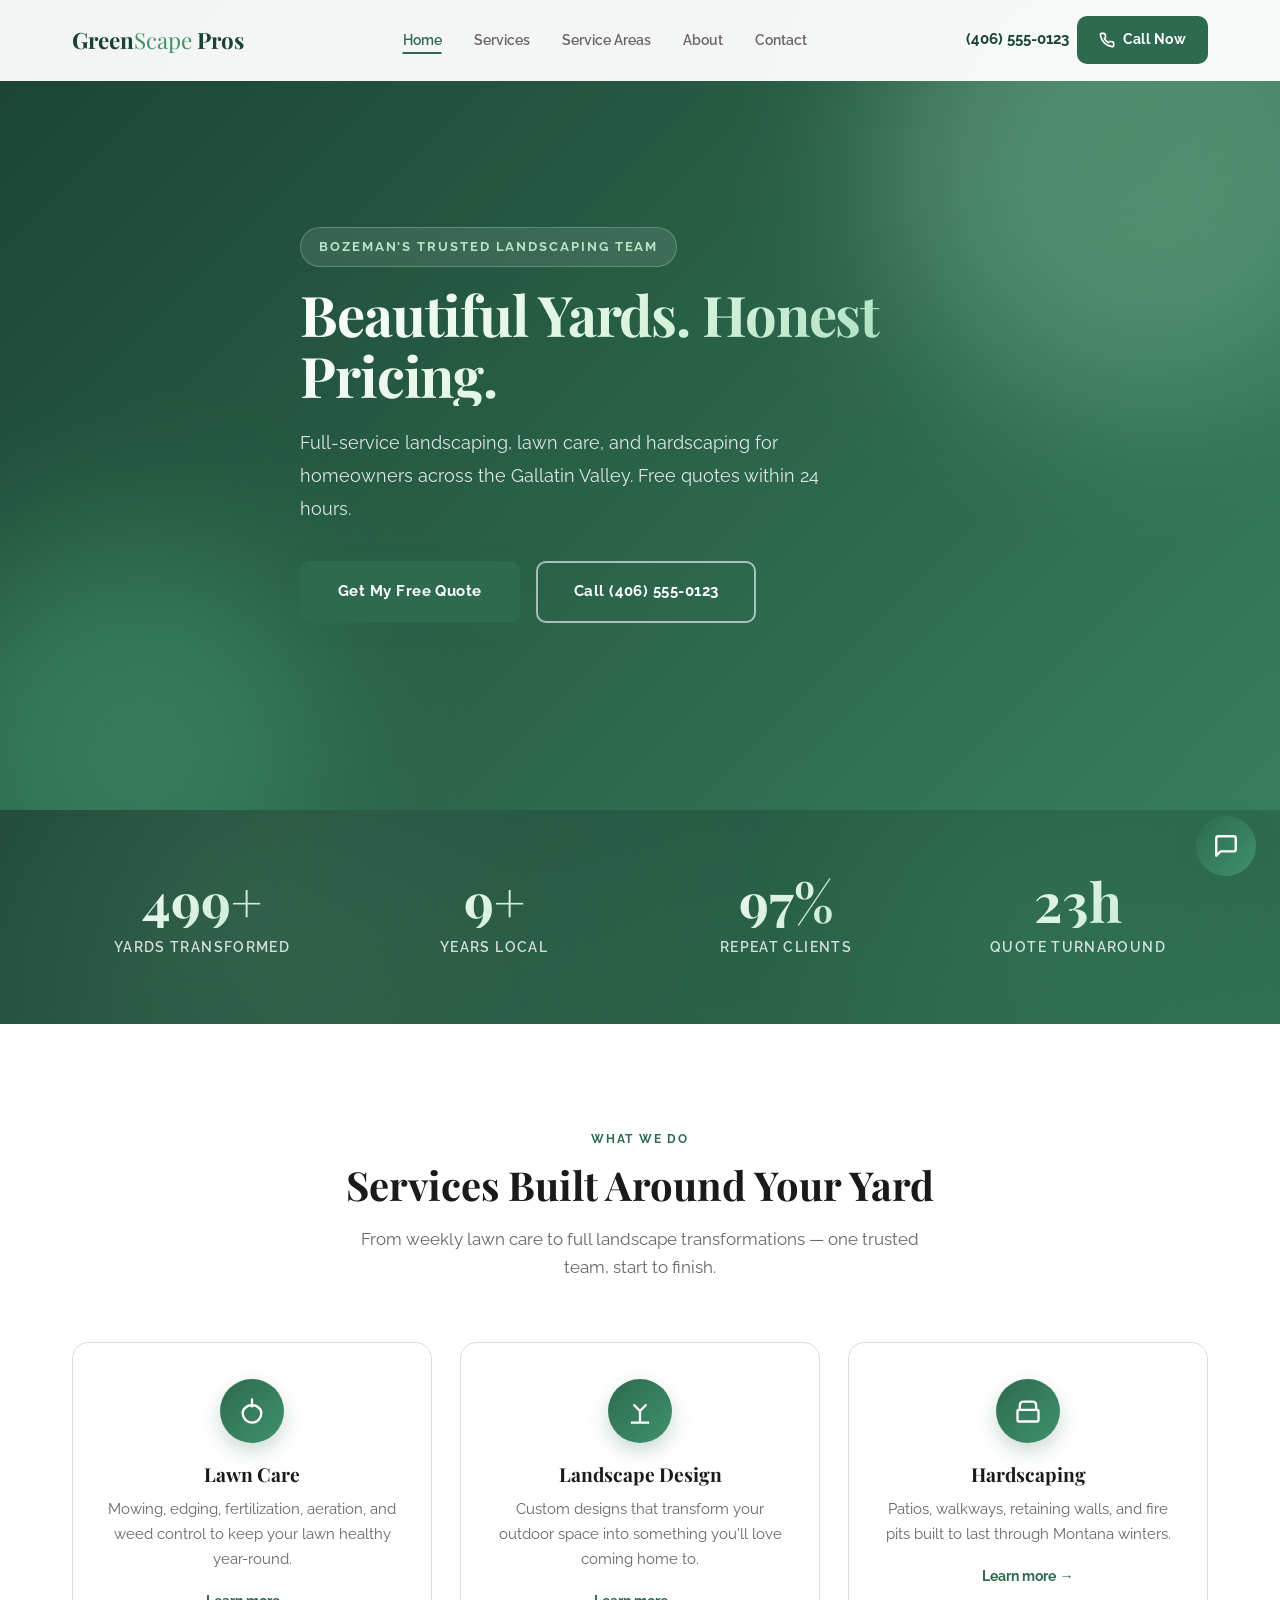
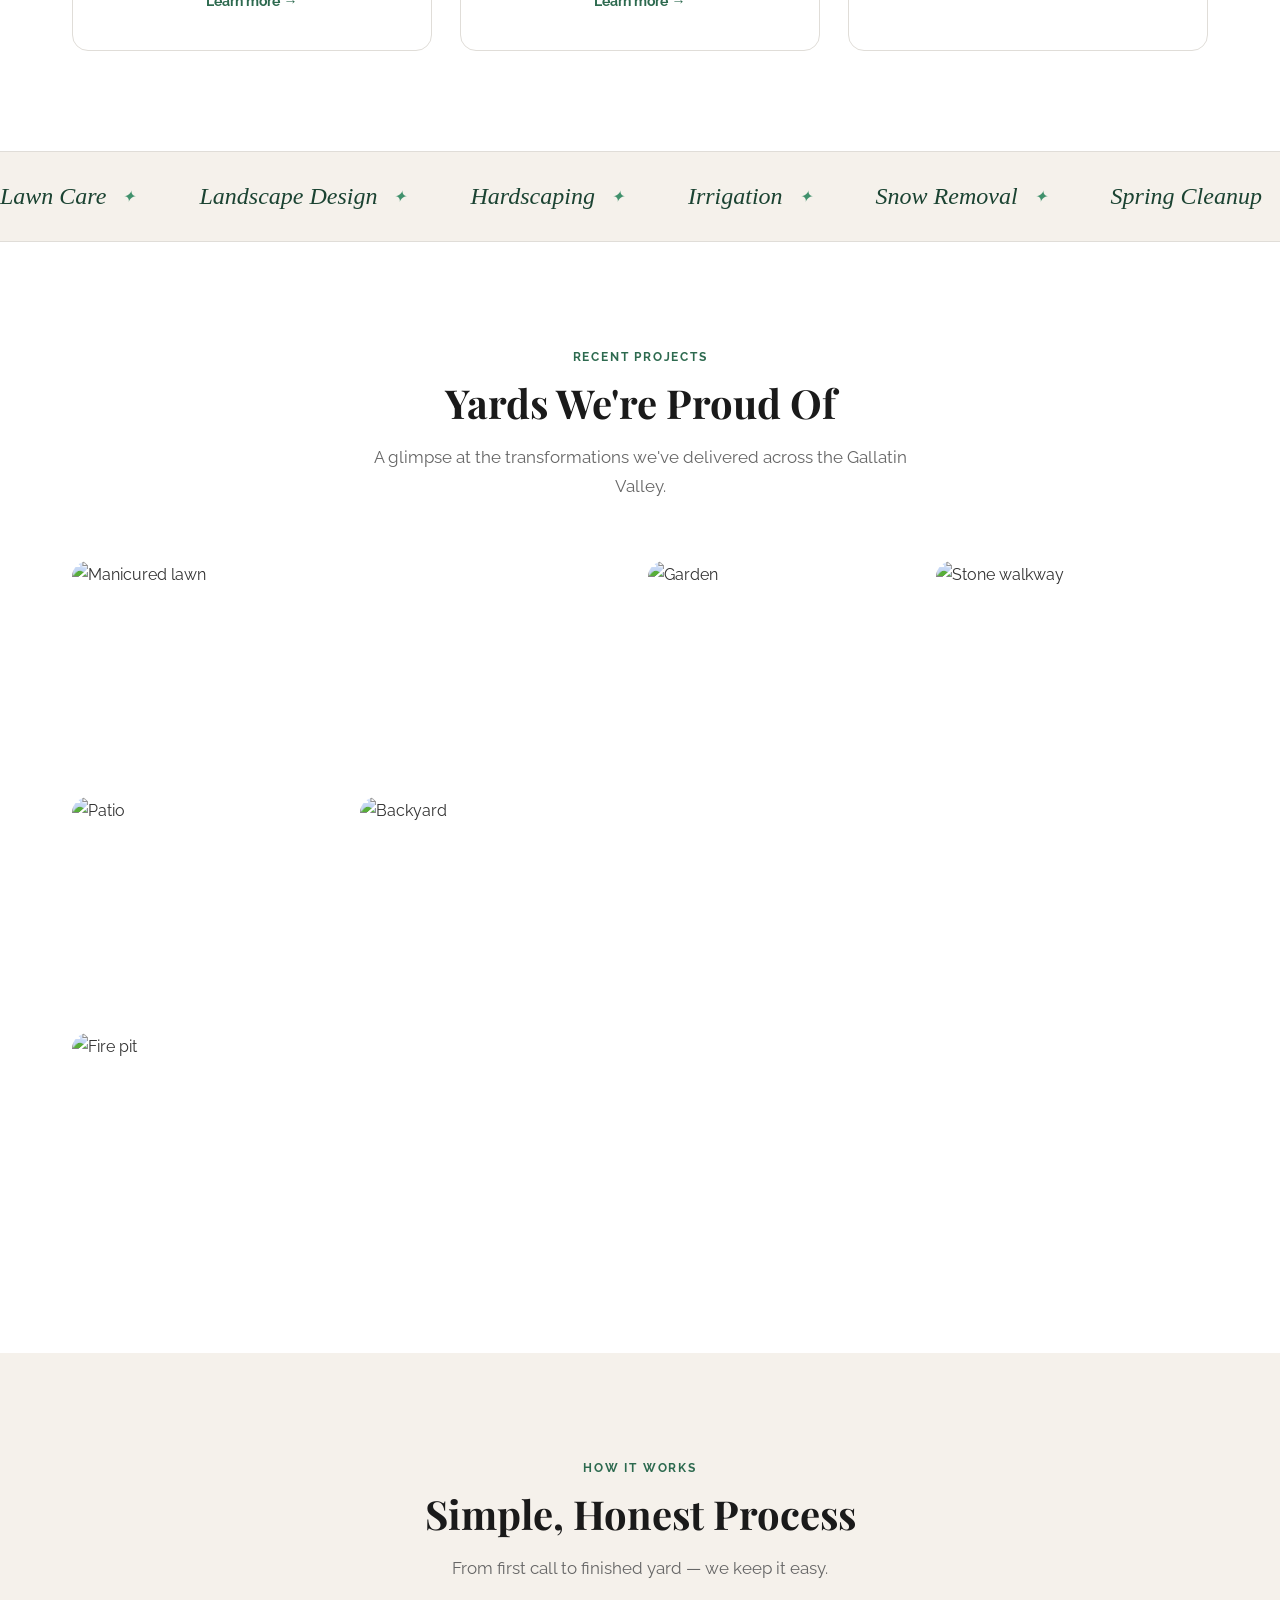
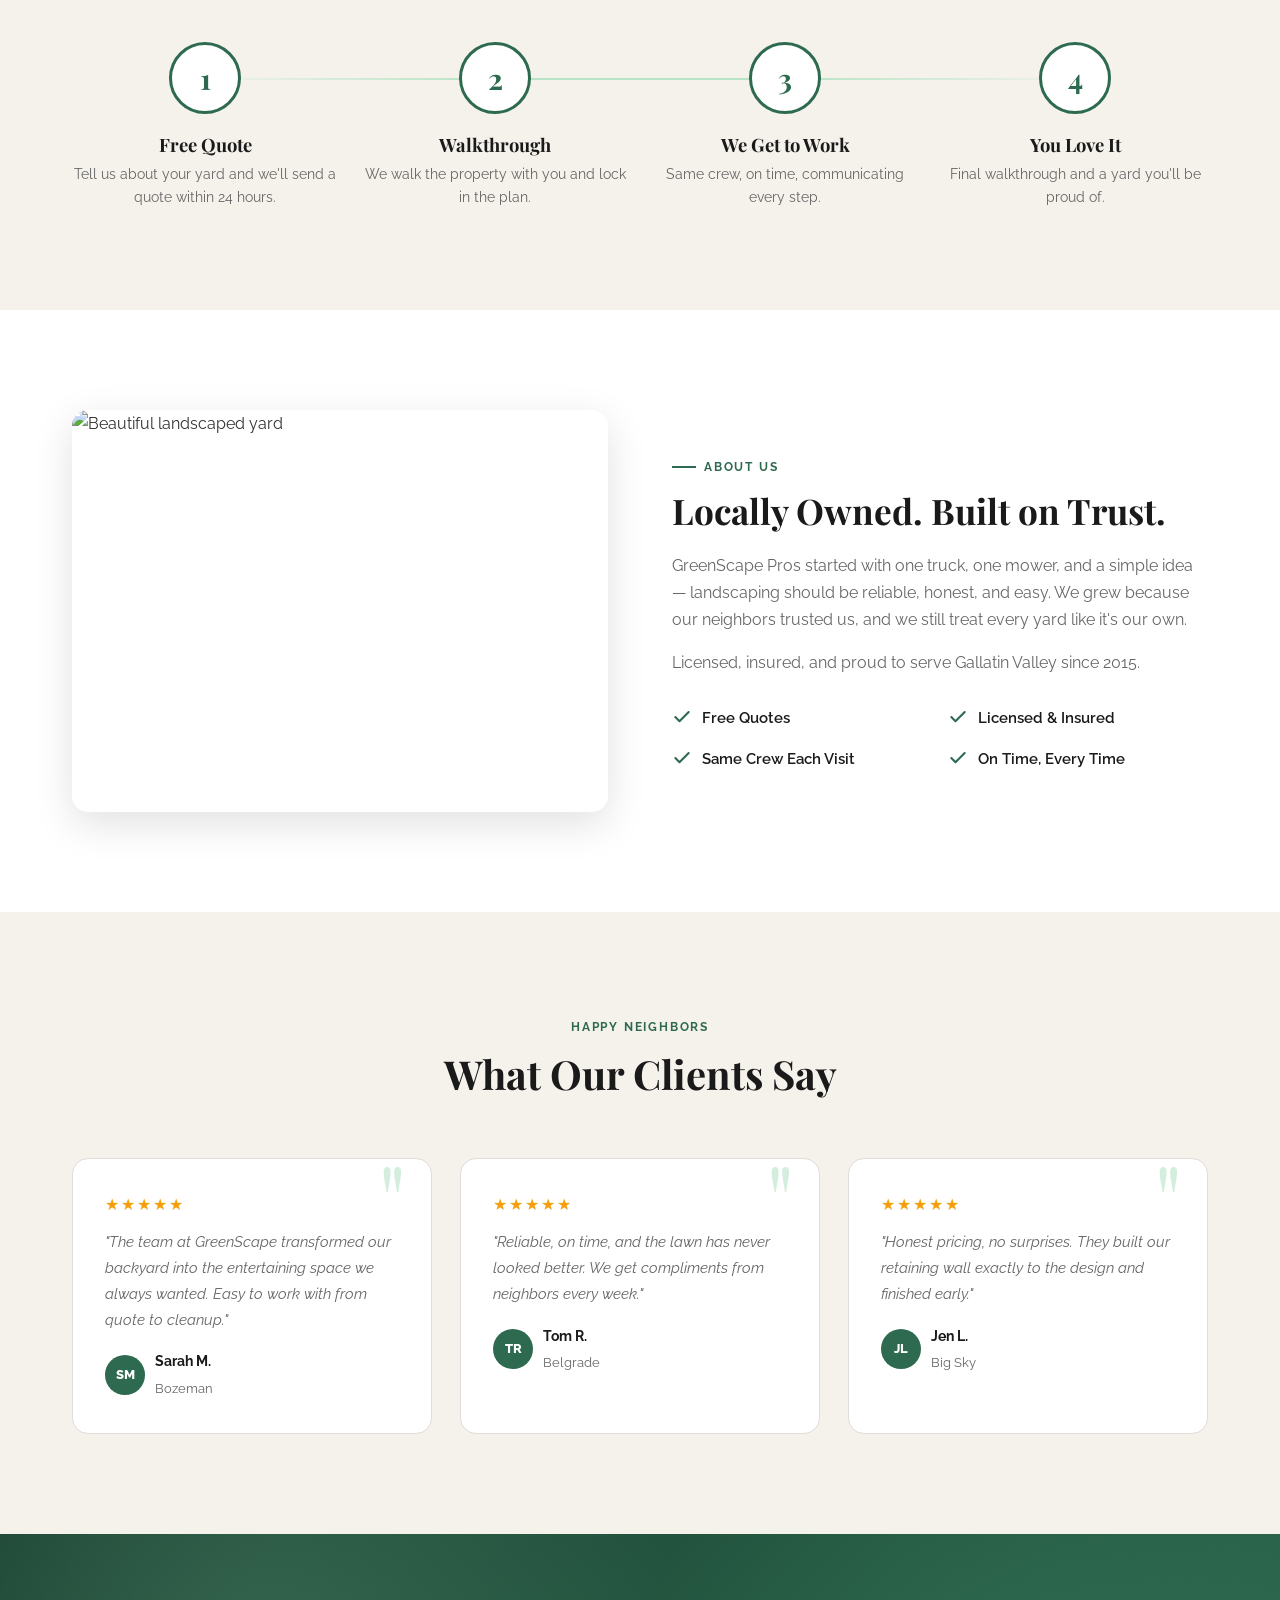
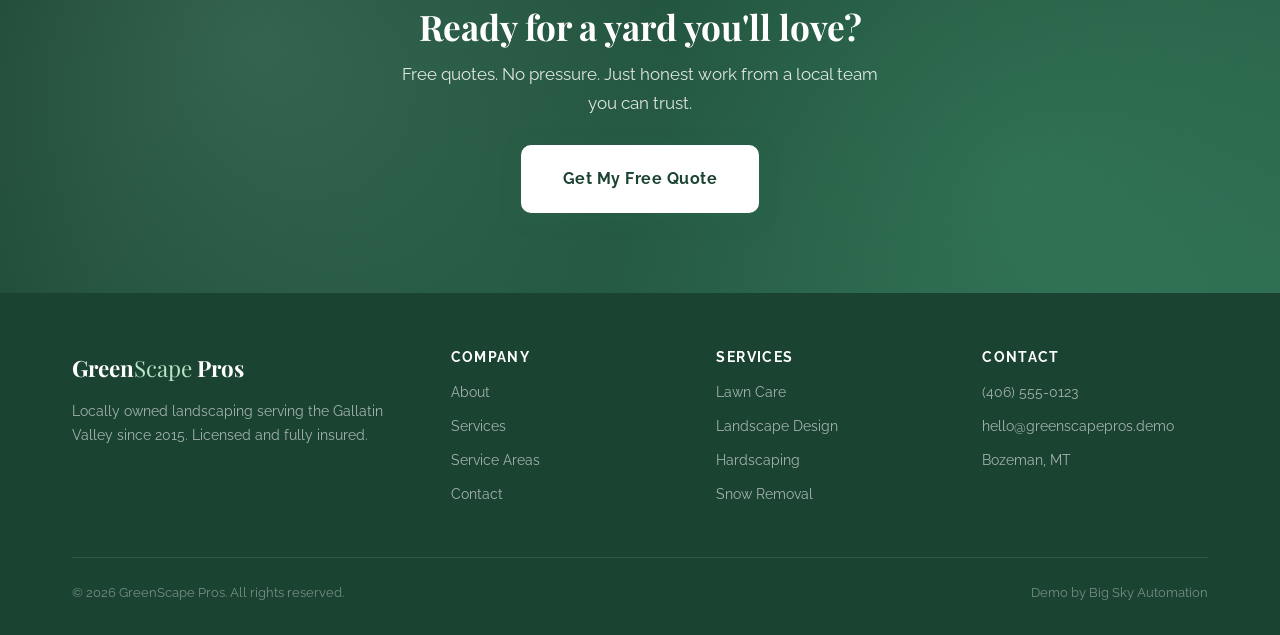
==== commit c104e8dc: "Add visual FX: animated hero, stats counter, gallery, process, marquee, scroll reveals" ====
--- a/index.html
+++ b/index.html
@@ -48,27 +48,38 @@
   </div>
 </section>
 
+<section class="stats-strip">
+  <div class="container">
+    <div class="stats-grid">
+      <div class="reveal"><div class="stat-num" data-count="500" data-suffix="+">0</div><div class="stat-label">Yards Transformed</div></div>
+      <div class="reveal reveal-delay-1"><div class="stat-num" data-count="10" data-suffix="+">0</div><div class="stat-label">Years Local</div></div>
+      <div class="reveal reveal-delay-2"><div class="stat-num" data-count="98" data-suffix="%">0</div><div class="stat-label">Repeat Clients</div></div>
+      <div class="reveal reveal-delay-3"><div class="stat-num" data-count="24" data-suffix="h">0</div><div class="stat-label">Quote Turnaround</div></div>
+    </div>
+  </div>
+</section>
+
 <section class="section">
   <div class="container">
-    <div class="section-header">
+    <div class="section-header reveal">
       <span class="section-tag">What We Do</span>
       <h2>Services Built Around Your Yard</h2>
       <p>From weekly lawn care to full landscape transformations — one trusted team, start to finish.</p>
     </div>
     <div class="services-grid">
-      <div class="service-card">
+      <div class="service-card reveal">
         <div class="service-icon"><svg xmlns="http://www.w3.org/2000/svg" width="28" height="28" viewBox="0 0 24 24" fill="none" stroke="currentColor" stroke-width="2" stroke-linecap="round" stroke-linejoin="round"><path d="M12 2v6M12 22a8 8 0 0 0 8-8c0-3-2-5-4-6-1-1-3-1-4 0-1-1-3-1-4 0-2 1-4 3-4 6a8 8 0 0 0 8 8z"/></svg></div>
         <h3>Lawn Care</h3>
         <p>Mowing, edging, fertilization, aeration, and weed control to keep your lawn healthy year-round.</p>
         <a href="services.html" class="service-link">Learn more →</a>
       </div>
-      <div class="service-card">
+      <div class="service-card reveal">
         <div class="service-icon"><svg xmlns="http://www.w3.org/2000/svg" width="28" height="28" viewBox="0 0 24 24" fill="none" stroke="currentColor" stroke-width="2" stroke-linecap="round" stroke-linejoin="round"><path d="M12 22V12M12 12L7 7M12 12l5-5M5 22h14"/></svg></div>
         <h3>Landscape Design</h3>
         <p>Custom designs that transform your outdoor space into something you'll love coming home to.</p>
         <a href="services.html" class="service-link">Learn more →</a>
       </div>
-      <div class="service-card">
+      <div class="service-card reveal">
         <div class="service-icon"><svg xmlns="http://www.w3.org/2000/svg" width="28" height="28" viewBox="0 0 24 24" fill="none" stroke="currentColor" stroke-width="2" stroke-linecap="round" stroke-linejoin="round"><rect x="3" y="11" width="18" height="10" rx="1"/><path d="M5 11V7a3 3 0 0 1 3-3h8a3 3 0 0 1 3 3v4"/></svg></div>
         <h3>Hardscaping</h3>
         <p>Patios, walkways, retaining walls, and fire pits built to last through Montana winters.</p>
@@ -78,7 +89,58 @@
   </div>
 </section>
 
+<div class="marquee">
+  <div class="marquee-track">
+    <span class="marquee-item">Lawn Care</span>
+    <span class="marquee-item">Landscape Design</span>
+    <span class="marquee-item">Hardscaping</span>
+    <span class="marquee-item">Irrigation</span>
+    <span class="marquee-item">Snow Removal</span>
+    <span class="marquee-item">Spring Cleanup</span>
+    <span class="marquee-item">Lawn Care</span>
+    <span class="marquee-item">Landscape Design</span>
+    <span class="marquee-item">Hardscaping</span>
+    <span class="marquee-item">Irrigation</span>
+    <span class="marquee-item">Snow Removal</span>
+    <span class="marquee-item">Spring Cleanup</span>
+  </div>
+</div>
+
+<section class="section">
+  <div class="container">
+    <div class="section-header reveal">
+      <span class="section-tag">Recent Projects</span>
+      <h2>Yards We're Proud Of</h2>
+      <p>A glimpse at the transformations we've delivered across the Gallatin Valley.</p>
+    </div>
+    <div class="gallery-grid reveal">
+      <div class="gallery-item wide"><img src="https://images.unsplash.com/photo-1558904541-efa843a96f01?w=900&q=75" alt="Manicured lawn"><span class="gallery-label">Front Yard Refresh</span></div>
+      <div class="gallery-item"><img src="https://images.unsplash.com/photo-1416879595882-3373a0480b5b?w=600&q=75" alt="Garden"><span class="gallery-label">Garden Beds</span></div>
+      <div class="gallery-item tall"><img src="https://images.unsplash.com/photo-1602491453631-e2a5ad90a131?w=600&q=75" alt="Stone walkway"><span class="gallery-label">Stone Walkway</span></div>
+      <div class="gallery-item"><img src="https://images.unsplash.com/photo-1601985705806-5b9a71f6004f?w=600&q=75" alt="Patio"><span class="gallery-label">Patio Build</span></div>
+      <div class="gallery-item"><img src="https://images.unsplash.com/photo-1597844808175-32093e2f9ce5?w=600&q=75" alt="Backyard"><span class="gallery-label">Backyard Oasis</span></div>
+      <div class="gallery-item wide"><img src="https://images.unsplash.com/photo-1591857177580-dc82b9ac4e1e?w=900&q=75" alt="Fire pit"><span class="gallery-label">Custom Fire Pit</span></div>
+    </div>
+  </div>
+</section>
+
 <section class="section section-alt">
+  <div class="container">
+    <div class="section-header reveal">
+      <span class="section-tag">How It Works</span>
+      <h2>Simple, Honest Process</h2>
+      <p>From first call to finished yard — we keep it easy.</p>
+    </div>
+    <div class="process-grid">
+      <div class="process-step reveal"><div class="process-num">1</div><h4>Free Quote</h4><p>Tell us about your yard and we'll send a quote within 24 hours.</p></div>
+      <div class="process-step reveal reveal-delay-1"><div class="process-num">2</div><h4>Walkthrough</h4><p>We walk the property with you and lock in the plan.</p></div>
+      <div class="process-step reveal reveal-delay-2"><div class="process-num">3</div><h4>We Get to Work</h4><p>Same crew, on time, communicating every step.</p></div>
+      <div class="process-step reveal reveal-delay-3"><div class="process-num">4</div><h4>You Love It</h4><p>Final walkthrough and a yard you'll be proud of.</p></div>
+    </div>
+  </div>
+</section>
+
+<section class="section">
   <div class="container">
     <div class="about-grid">
       <img src="https://images.unsplash.com/photo-1416879595882-3373a0480b5b?w=900&q=75" alt="Beautiful landscaped yard" class="about-img">
@@ -98,24 +160,24 @@
   </div>
 </section>
 
-<section class="section">
-  <div class="container">
-    <div class="section-header">
+<section class="section section-alt">
+  <div class="container">
+    <div class="section-header reveal">
       <span class="section-tag">Happy Neighbors</span>
       <h2>What Our Clients Say</h2>
     </div>
     <div class="testimonials-grid">
-      <div class="testimonial">
+      <div class="testimonial reveal">
         <div class="testimonial-stars">★★★★★</div>
         <p>"The team at GreenScape transformed our backyard into the entertaining space we always wanted. Easy to work with from quote to cleanup."</p>
         <div class="testimonial-author"><div class="testimonial-avatar">SM</div><div><strong>Sarah M.</strong><span>Bozeman</span></div></div>
       </div>
-      <div class="testimonial">
+      <div class="testimonial reveal">
         <div class="testimonial-stars">★★★★★</div>
         <p>"Reliable, on time, and the lawn has never looked better. We get compliments from neighbors every week."</p>
         <div class="testimonial-author"><div class="testimonial-avatar">TR</div><div><strong>Tom R.</strong><span>Belgrade</span></div></div>
       </div>
-      <div class="testimonial">
+      <div class="testimonial reveal">
         <div class="testimonial-stars">★★★★★</div>
         <p>"Honest pricing, no surprises. They built our retaining wall exactly to the design and finished early."</p>
         <div class="testimonial-author"><div class="testimonial-avatar">JL</div><div><strong>Jen L.</strong><span>Big Sky</span></div></div>
--- a/css/styles.css
+++ b/css/styles.css
@@ -759,3 +759,429 @@
   .areas-grid { grid-template-columns: 1fr; }
   .cta-banner h2 { font-size: 1.7rem; }
 }
+
+/* ============================================
+   ✨ VISUAL ENHANCEMENTS — ANIMATIONS & FX
+   ============================================ */
+
+/* --- Animated gradient hero background --- */
+.hero {
+  background: linear-gradient(-45deg, #1b4332, #2d6a4f, #40916c, #1b4332);
+  background-size: 400% 400%;
+  animation: gradientShift 18s ease infinite;
+}
+@keyframes gradientShift {
+  0%, 100% { background-position: 0% 50%; }
+  50% { background-position: 100% 50%; }
+}
+
+/* --- Floating organic blobs in hero --- */
+.hero::before, .hero::after {
+  content: '';
+  position: absolute;
+  border-radius: 50%;
+  filter: blur(80px);
+  opacity: 0.35;
+  pointer-events: none;
+  z-index: 1;
+}
+.hero::before {
+  width: 500px; height: 500px;
+  background: #95d5b2;
+  top: -100px; right: -100px;
+  animation: float 14s ease-in-out infinite;
+}
+.hero::after {
+  width: 400px; height: 400px;
+  background: #52b788;
+  bottom: -120px; left: -80px;
+  animation: float 18s ease-in-out infinite reverse;
+}
+@keyframes float {
+  0%, 100% { transform: translate(0,0) scale(1); }
+  33% { transform: translate(40px,-30px) scale(1.08); }
+  66% { transform: translate(-30px,40px) scale(0.95); }
+}
+
+/* --- Gradient text headline --- */
+.hero h1 {
+  background: linear-gradient(135deg, #ffffff 0%, #d8f3dc 50%, #95d5b2 100%);
+  -webkit-background-clip: text;
+  background-clip: text;
+  -webkit-text-fill-color: transparent;
+  letter-spacing: -0.02em;
+}
+
+.hero-tag {
+  background: rgba(255,255,255,0.1);
+  backdrop-filter: blur(10px);
+  border: 1px solid rgba(183,228,199,0.3);
+  padding: 8px 18px;
+  border-radius: 100px;
+  animation: fadeInDown 0.8s ease;
+}
+
+.hero-sub { animation: fadeInUp 1s ease 0.2s backwards; }
+.hero-cta { animation: fadeInUp 1s ease 0.4s backwards; }
+
+@keyframes fadeInDown {
+  from { opacity: 0; transform: translateY(-20px); }
+  to { opacity: 1; transform: translateY(0); }
+}
+@keyframes fadeInUp {
+  from { opacity: 0; transform: translateY(20px); }
+  to { opacity: 1; transform: translateY(0); }
+}
+
+/* --- Button shine effect --- */
+.btn-primary {
+  position: relative;
+  overflow: hidden;
+  box-shadow: 0 4px 20px rgba(45,106,79,0.25);
+}
+.btn-primary::before {
+  content: '';
+  position: absolute;
+  top: 0; left: -100%;
+  width: 100%; height: 100%;
+  background: linear-gradient(120deg, transparent, rgba(255,255,255,0.4), transparent);
+  transition: left 0.6s ease;
+}
+.btn-primary:hover::before { left: 100%; }
+
+/* --- Scroll reveal animations --- */
+.reveal {
+  opacity: 0;
+  transform: translateY(40px);
+  transition: opacity 0.8s ease, transform 0.8s ease;
+}
+.reveal.visible {
+  opacity: 1;
+  transform: translateY(0);
+}
+.reveal-delay-1 { transition-delay: 0.1s; }
+.reveal-delay-2 { transition-delay: 0.2s; }
+.reveal-delay-3 { transition-delay: 0.3s; }
+
+/* --- Service cards: gradient border on hover + icon glow --- */
+.service-card {
+  position: relative;
+  background: var(--white);
+  overflow: hidden;
+}
+.service-card::before {
+  content: '';
+  position: absolute;
+  inset: 0;
+  background: linear-gradient(135deg, var(--green), var(--green-light));
+  opacity: 0;
+  transition: opacity 0.4s;
+  z-index: 0;
+}
+.service-card::after {
+  content: '';
+  position: absolute;
+  inset: 2px;
+  background: var(--white);
+  border-radius: calc(var(--radius-lg) - 2px);
+  z-index: 0;
+}
+.service-card > * { position: relative; z-index: 1; }
+.service-card:hover::before { opacity: 1; }
+.service-card:hover {
+  transform: translateY(-8px);
+  box-shadow: 0 20px 50px rgba(45,106,79,0.18);
+}
+
+.service-icon {
+  background: linear-gradient(135deg, var(--green) 0%, var(--green-light) 100%);
+  box-shadow: 0 8px 20px rgba(45,106,79,0.25);
+  transition: transform 0.4s ease;
+}
+.service-card:hover .service-icon {
+  transform: rotate(-8deg) scale(1.1);
+  box-shadow: 0 12px 28px rgba(45,106,79,0.4);
+}
+
+/* --- Animated stats strip --- */
+.stats-strip {
+  background: linear-gradient(135deg, var(--green-dark), var(--green));
+  padding: 64px 0;
+  position: relative;
+  overflow: hidden;
+}
+.stats-strip::before {
+  content: '';
+  position: absolute;
+  inset: 0;
+  background: radial-gradient(circle at 20% 50%, rgba(149,213,178,0.15) 0%, transparent 50%),
+              radial-gradient(circle at 80% 50%, rgba(82,183,136,0.15) 0%, transparent 50%);
+}
+.stats-grid {
+  position: relative;
+  display: grid;
+  grid-template-columns: repeat(4, 1fr);
+  gap: 32px;
+  text-align: center;
+}
+.stat-num {
+  font-family: 'Playfair Display', serif;
+  font-size: 3.4rem;
+  font-weight: 700;
+  background: linear-gradient(135deg, #ffffff, #b7e4c7);
+  -webkit-background-clip: text;
+  -webkit-text-fill-color: transparent;
+  line-height: 1;
+  margin-bottom: 8px;
+}
+.stat-label {
+  color: rgba(255,255,255,0.8);
+  font-size: 0.85rem;
+  font-weight: 600;
+  text-transform: uppercase;
+  letter-spacing: 0.1em;
+}
+
+/* --- Gallery with overlay --- */
+.gallery-grid {
+  display: grid;
+  grid-template-columns: repeat(4, 1fr);
+  grid-auto-rows: 220px;
+  gap: 16px;
+}
+.gallery-item {
+  position: relative;
+  border-radius: var(--radius-lg);
+  overflow: hidden;
+  cursor: pointer;
+}
+.gallery-item.tall { grid-row: span 2; }
+.gallery-item.wide { grid-column: span 2; }
+.gallery-item img {
+  width: 100%; height: 100%;
+  object-fit: cover;
+  transition: transform 0.7s cubic-bezier(.2,.8,.2,1);
+}
+.gallery-item::after {
+  content: '';
+  position: absolute;
+  inset: 0;
+  background: linear-gradient(180deg, transparent 50%, rgba(27,67,50,0.85));
+  opacity: 0;
+  transition: opacity 0.4s;
+}
+.gallery-item .gallery-label {
+  position: absolute;
+  bottom: 20px; left: 20px;
+  color: white;
+  font-family: 'Playfair Display', serif;
+  font-size: 1.3rem;
+  font-weight: 700;
+  z-index: 2;
+  transform: translateY(20px);
+  opacity: 0;
+  transition: all 0.4s;
+}
+.gallery-item:hover img { transform: scale(1.1); }
+.gallery-item:hover::after { opacity: 1; }
+.gallery-item:hover .gallery-label { transform: translateY(0); opacity: 1; }
+
+/* --- Process timeline --- */
+.process-grid {
+  display: grid;
+  grid-template-columns: repeat(4, 1fr);
+  gap: 24px;
+  position: relative;
+}
+.process-grid::before {
+  content: '';
+  position: absolute;
+  top: 36px; left: 10%; right: 10%;
+  height: 2px;
+  background: linear-gradient(90deg, transparent, var(--green-pale), var(--green-pale), transparent);
+  z-index: 0;
+}
+.process-step { position: relative; text-align: center; z-index: 1; }
+.process-num {
+  width: 72px; height: 72px;
+  margin: 0 auto 20px;
+  display: flex;
+  align-items: center;
+  justify-content: center;
+  background: white;
+  border: 3px solid var(--green);
+  color: var(--green);
+  border-radius: 50%;
+  font-family: 'Playfair Display', serif;
+  font-size: 1.8rem;
+  font-weight: 700;
+  transition: all 0.4s;
+}
+.process-step:hover .process-num {
+  background: var(--green);
+  color: white;
+  transform: scale(1.08) rotate(-5deg);
+  box-shadow: 0 12px 28px rgba(45,106,79,0.3);
+}
+.process-step h4 {
+  font-family: 'Playfair Display', serif;
+  font-size: 1.15rem;
+  margin-bottom: 6px;
+}
+.process-step p { font-size: 0.88rem; color: var(--text-light); }
+
+/* --- Marquee trust strip --- */
+.marquee {
+  background: var(--cream);
+  padding: 24px 0;
+  overflow: hidden;
+  border-top: 1px solid var(--border);
+  border-bottom: 1px solid var(--border);
+}
+.marquee-track {
+  display: flex;
+  gap: 64px;
+  animation: marquee 30s linear infinite;
+  white-space: nowrap;
+  width: max-content;
+}
+.marquee-item {
+  font-family: 'Playfair Display', serif;
+  font-size: 1.5rem;
+  color: var(--green-dark);
+  display: flex;
+  align-items: center;
+  gap: 16px;
+  font-style: italic;
+}
+.marquee-item::after {
+  content: '✦';
+  color: var(--green-light);
+  font-size: 1rem;
+}
+@keyframes marquee {
+  from { transform: translateX(0); }
+  to { transform: translateX(-50%); }
+}
+
+/* --- Section headers gradient accent --- */
+.section-tag {
+  position: relative;
+  padding-left: 32px;
+}
+.section-tag::before {
+  content: '';
+  position: absolute;
+  left: 0; top: 50%;
+  width: 24px; height: 2px;
+  background: var(--green);
+  transform: translateY(-50%);
+}
+.section-header .section-tag { padding-left: 0; }
+.section-header .section-tag::before { display: none; }
+
+/* --- Testimonial enhancements --- */
+.testimonial {
+  position: relative;
+  transition: transform 0.4s ease, box-shadow 0.4s ease;
+}
+.testimonial::before {
+  content: '"';
+  position: absolute;
+  top: -10px; right: 24px;
+  font-family: 'Playfair Display', serif;
+  font-size: 6rem;
+  color: var(--green-pale);
+  line-height: 1;
+  opacity: 0.6;
+}
+.testimonial:hover {
+  transform: translateY(-6px);
+  box-shadow: 0 20px 50px rgba(45,106,79,0.15);
+  border-color: var(--green-pale);
+}
+
+/* --- Area card upgrades --- */
+.area-card {
+  background: linear-gradient(135deg, #ffffff 0%, #f5f1eb 100%);
+  position: relative;
+  overflow: hidden;
+}
+.area-card::before {
+  content: '';
+  position: absolute;
+  top: -50%; left: -50%;
+  width: 200%; height: 200%;
+  background: radial-gradient(circle, var(--green-pale) 0%, transparent 60%);
+  opacity: 0;
+  transition: opacity 0.5s;
+}
+.area-card:hover::before { opacity: 0.4; }
+.area-card > * { position: relative; }
+.area-card .area-icon {
+  background: linear-gradient(135deg, var(--green), var(--green-light));
+  color: white;
+  transition: transform 0.4s;
+}
+.area-card:hover .area-icon { transform: scale(1.15) rotate(10deg); }
+
+/* --- Pulsing chat bubble --- */
+.chat-bubble {
+  background: linear-gradient(135deg, var(--green) 0%, var(--green-light) 100%);
+  animation: chatPulse 2.5s ease-in-out infinite;
+}
+@keyframes chatPulse {
+  0%, 100% { box-shadow: 0 4px 20px rgba(45,106,79,0.4), 0 0 0 0 rgba(45,106,79,0.5); }
+  50% { box-shadow: 0 4px 20px rgba(45,106,79,0.4), 0 0 0 16px rgba(45,106,79,0); }
+}
+
+/* --- Header phone glow on scroll --- */
+.site-header.scrolled .btn-call {
+  box-shadow: 0 4px 16px rgba(45,106,79,0.3);
+}
+
+/* --- CTA banner with pattern --- */
+.cta-banner {
+  position: relative;
+  overflow: hidden;
+}
+.cta-banner::before {
+  content: '';
+  position: absolute;
+  inset: 0;
+  background-image:
+    radial-gradient(circle at 20% 30%, rgba(149,213,178,0.18) 0%, transparent 40%),
+    radial-gradient(circle at 80% 70%, rgba(82,183,136,0.18) 0%, transparent 40%);
+}
+.cta-banner > .container { position: relative; }
+
+/* --- Smooth nav link underline --- */
+.nav-links a {
+  position: relative;
+  padding: 6px 0;
+}
+.nav-links a::after {
+  content: '';
+  position: absolute;
+  bottom: 0; left: 50%;
+  width: 0; height: 2px;
+  background: var(--green);
+  transition: all 0.3s ease;
+  transform: translateX(-50%);
+}
+.nav-links a:hover::after, .nav-links a.active::after { width: 100%; }
+
+/* Responsive */
+@media (max-width: 1024px) {
+  .stats-grid { grid-template-columns: repeat(2, 1fr); gap: 40px; }
+  .process-grid { grid-template-columns: repeat(2, 1fr); }
+  .process-grid::before { display: none; }
+  .gallery-grid { grid-template-columns: repeat(2, 1fr); }
+}
+@media (max-width: 768px) {
+  .stat-num { font-size: 2.6rem; }
+  .gallery-grid { grid-template-columns: 1fr; grid-auto-rows: 200px; }
+  .gallery-item.wide, .gallery-item.tall { grid-column: span 1; grid-row: span 1; }
+  .marquee-item { font-size: 1.1rem; }
+  .hero::before, .hero::after { width: 280px; height: 280px; }
+}
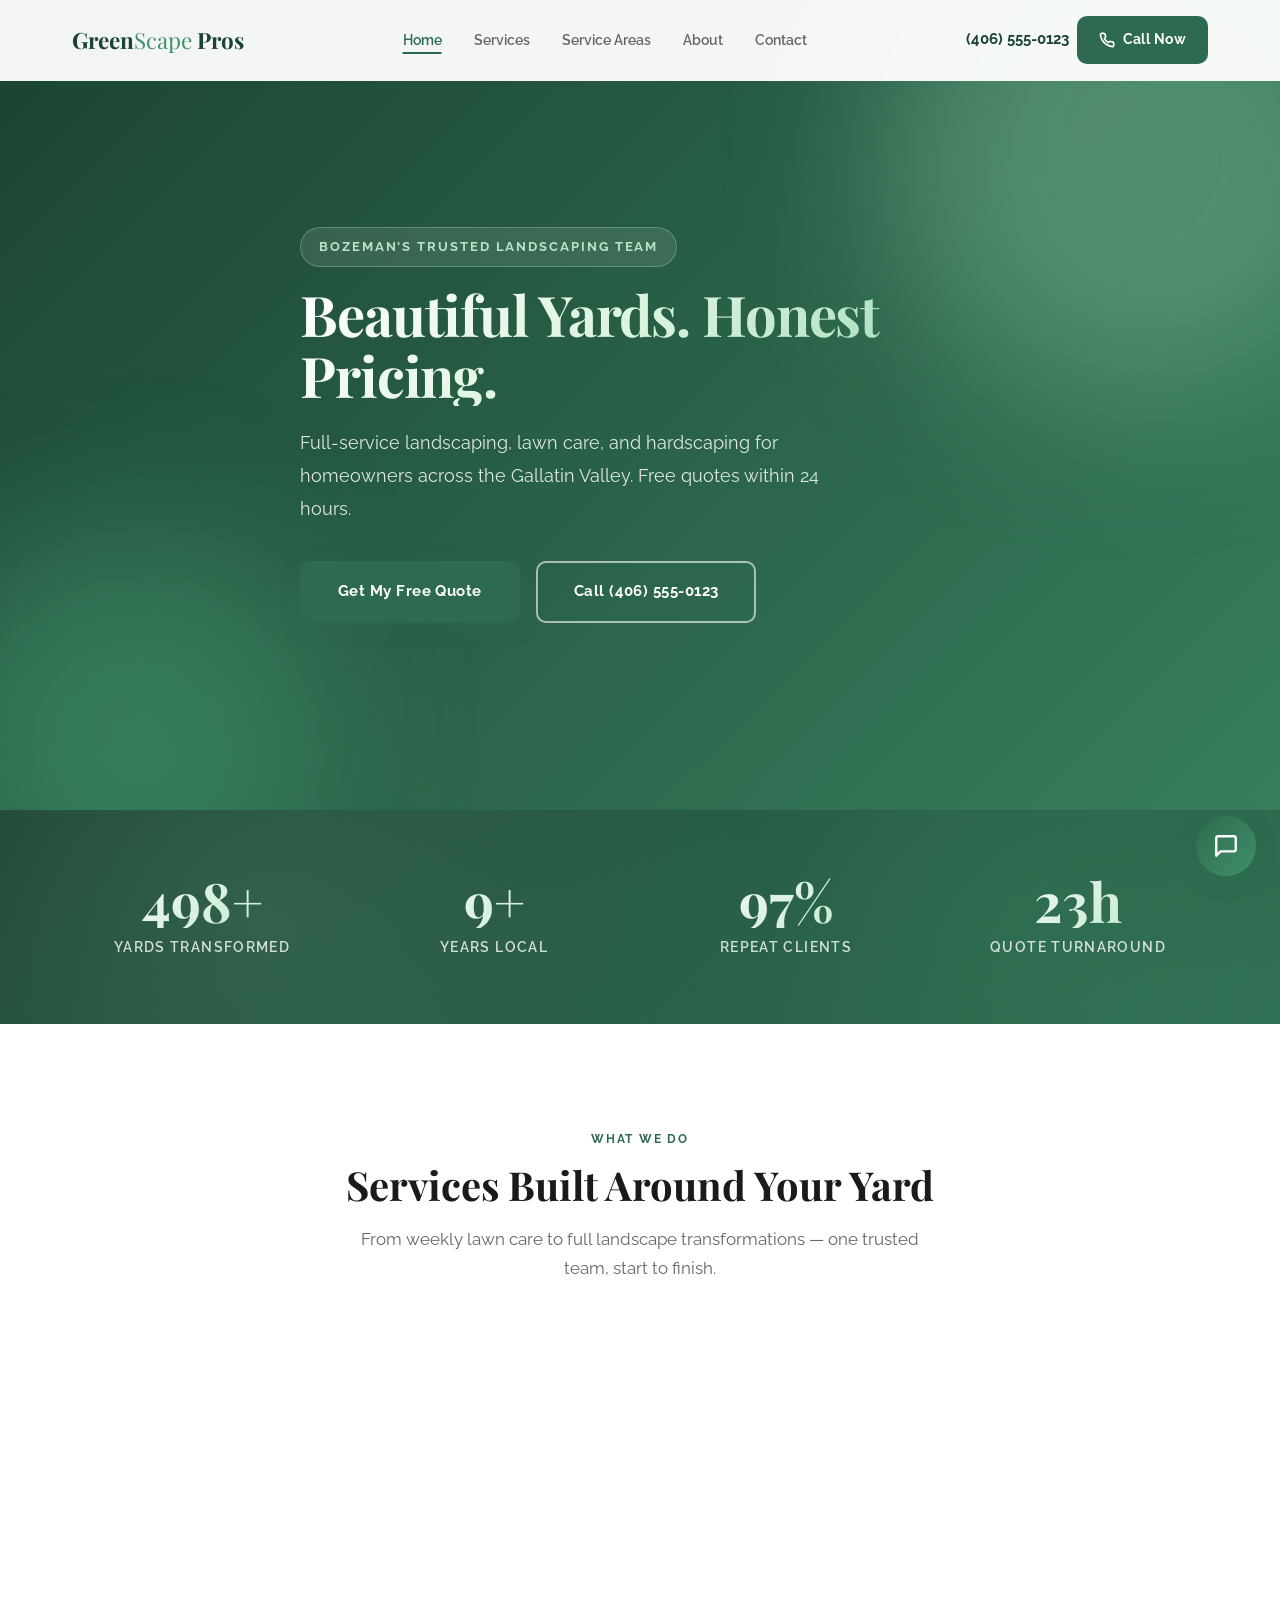
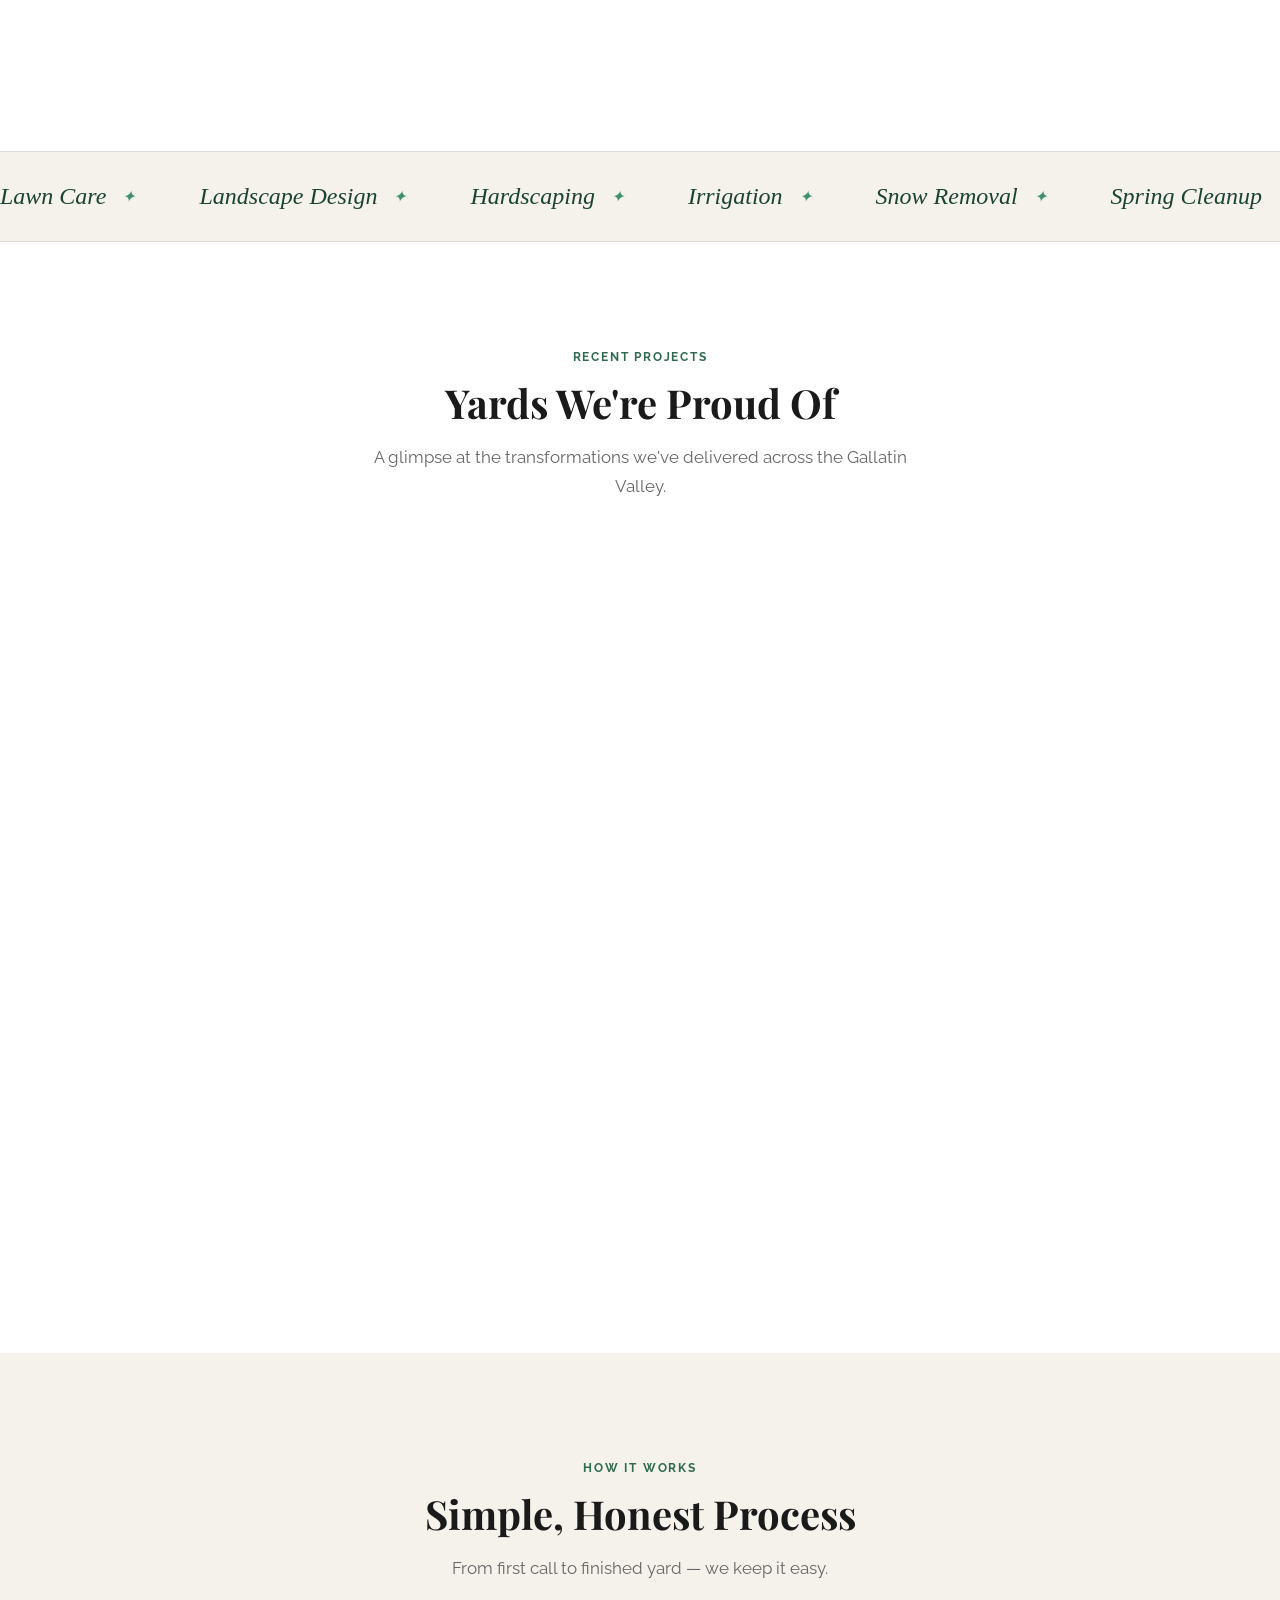
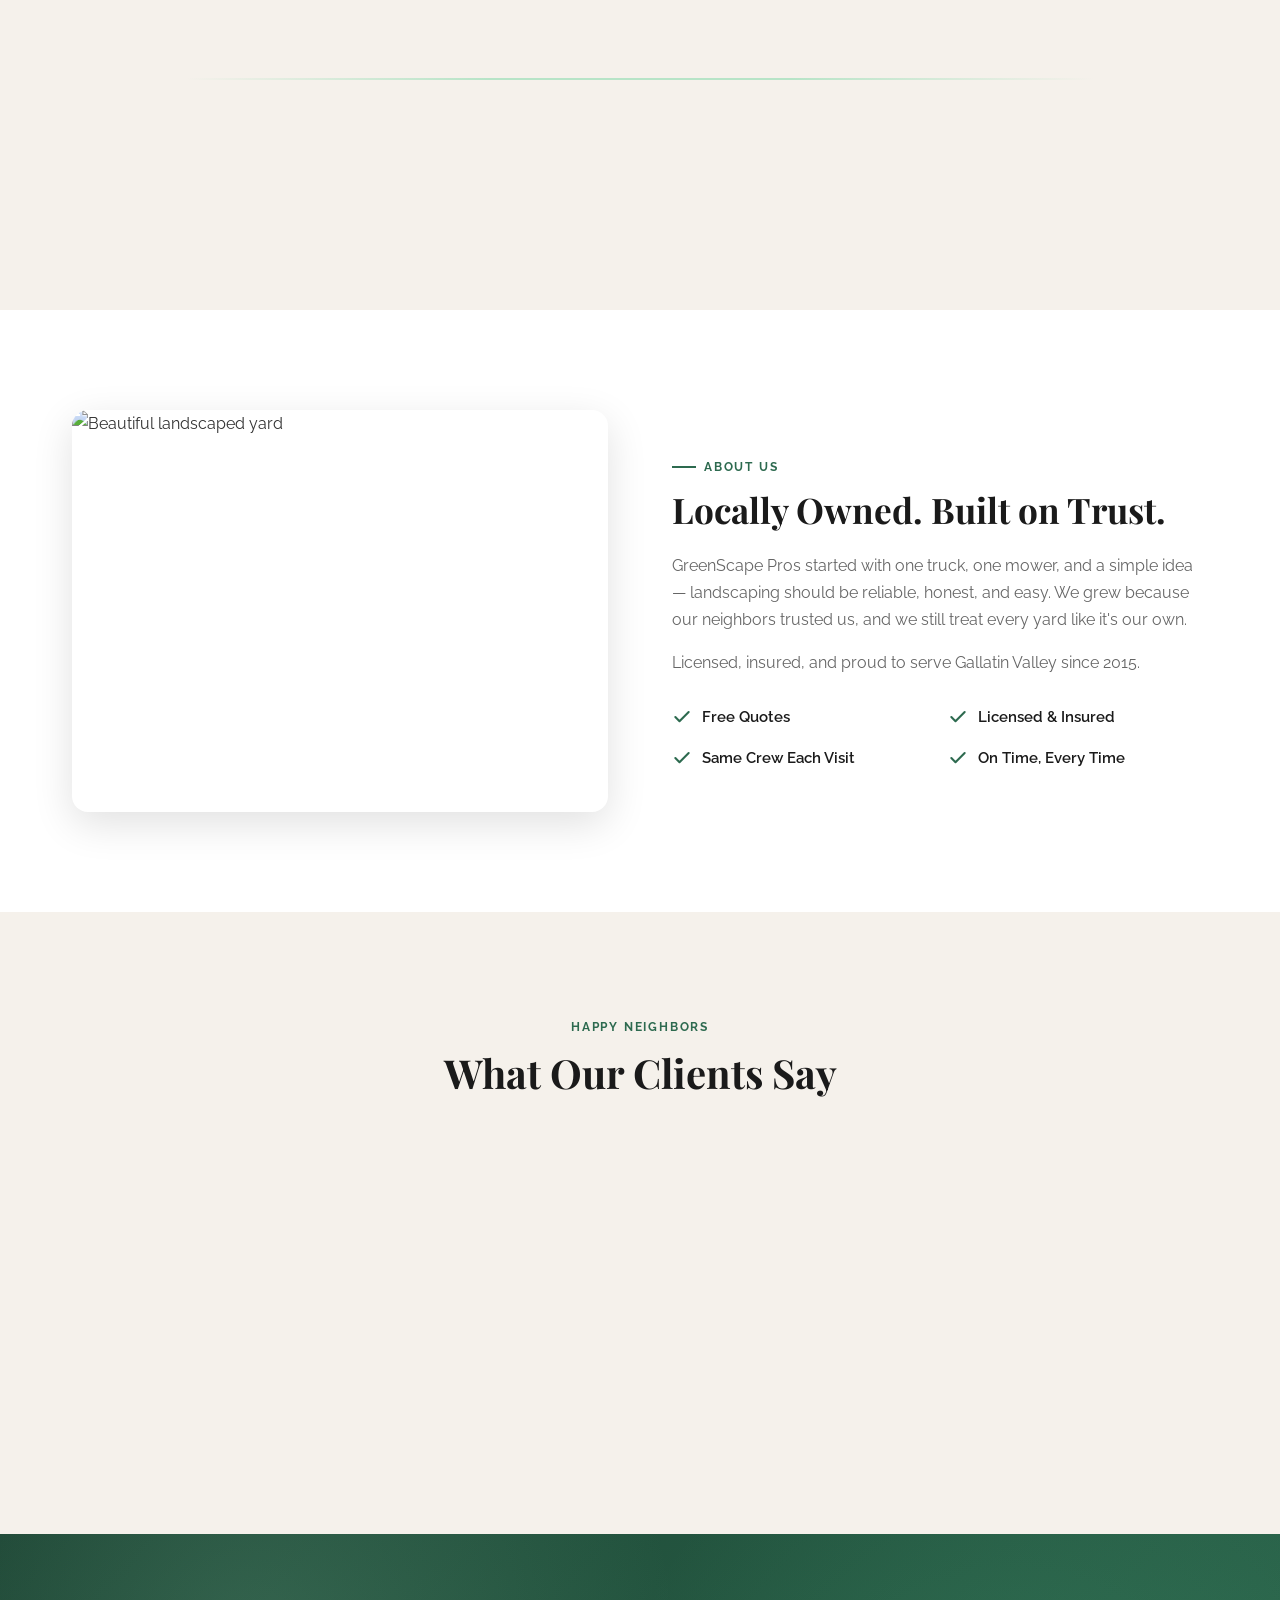
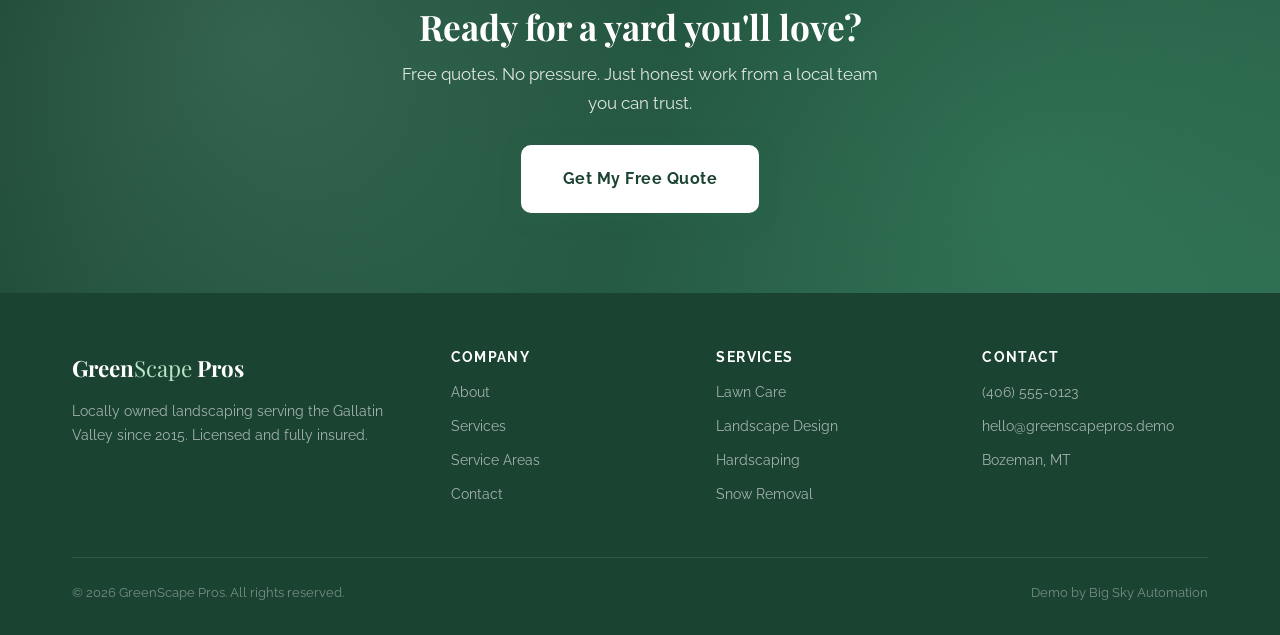
==== commit b78b9b3f: "Amp up scroll animations: progress bar, parallax hero, stagger reveals, slide-in directions" ====
--- a/index.html
+++ b/index.html
@@ -66,20 +66,20 @@
       <h2>Services Built Around Your Yard</h2>
       <p>From weekly lawn care to full landscape transformations — one trusted team, start to finish.</p>
     </div>
-    <div class="services-grid">
-      <div class="service-card reveal">
+    <div class="services-grid reveal-stagger">
+      <div class="service-card">
         <div class="service-icon"><svg xmlns="http://www.w3.org/2000/svg" width="28" height="28" viewBox="0 0 24 24" fill="none" stroke="currentColor" stroke-width="2" stroke-linecap="round" stroke-linejoin="round"><path d="M12 2v6M12 22a8 8 0 0 0 8-8c0-3-2-5-4-6-1-1-3-1-4 0-1-1-3-1-4 0-2 1-4 3-4 6a8 8 0 0 0 8 8z"/></svg></div>
         <h3>Lawn Care</h3>
         <p>Mowing, edging, fertilization, aeration, and weed control to keep your lawn healthy year-round.</p>
         <a href="services.html" class="service-link">Learn more →</a>
       </div>
-      <div class="service-card reveal">
+      <div class="service-card">
         <div class="service-icon"><svg xmlns="http://www.w3.org/2000/svg" width="28" height="28" viewBox="0 0 24 24" fill="none" stroke="currentColor" stroke-width="2" stroke-linecap="round" stroke-linejoin="round"><path d="M12 22V12M12 12L7 7M12 12l5-5M5 22h14"/></svg></div>
         <h3>Landscape Design</h3>
         <p>Custom designs that transform your outdoor space into something you'll love coming home to.</p>
         <a href="services.html" class="service-link">Learn more →</a>
       </div>
-      <div class="service-card reveal">
+      <div class="service-card">
         <div class="service-icon"><svg xmlns="http://www.w3.org/2000/svg" width="28" height="28" viewBox="0 0 24 24" fill="none" stroke="currentColor" stroke-width="2" stroke-linecap="round" stroke-linejoin="round"><rect x="3" y="11" width="18" height="10" rx="1"/><path d="M5 11V7a3 3 0 0 1 3-3h8a3 3 0 0 1 3 3v4"/></svg></div>
         <h3>Hardscaping</h3>
         <p>Patios, walkways, retaining walls, and fire pits built to last through Montana winters.</p>
@@ -113,7 +113,7 @@
       <h2>Yards We're Proud Of</h2>
       <p>A glimpse at the transformations we've delivered across the Gallatin Valley.</p>
     </div>
-    <div class="gallery-grid reveal">
+    <div class="gallery-grid reveal-stagger">
       <div class="gallery-item wide"><img src="https://images.unsplash.com/photo-1558904541-efa843a96f01?w=900&q=75" alt="Manicured lawn"><span class="gallery-label">Front Yard Refresh</span></div>
       <div class="gallery-item"><img src="https://images.unsplash.com/photo-1416879595882-3373a0480b5b?w=600&q=75" alt="Garden"><span class="gallery-label">Garden Beds</span></div>
       <div class="gallery-item tall"><img src="https://images.unsplash.com/photo-1602491453631-e2a5ad90a131?w=600&q=75" alt="Stone walkway"><span class="gallery-label">Stone Walkway</span></div>
@@ -131,11 +131,11 @@
       <h2>Simple, Honest Process</h2>
       <p>From first call to finished yard — we keep it easy.</p>
     </div>
-    <div class="process-grid">
-      <div class="process-step reveal"><div class="process-num">1</div><h4>Free Quote</h4><p>Tell us about your yard and we'll send a quote within 24 hours.</p></div>
-      <div class="process-step reveal reveal-delay-1"><div class="process-num">2</div><h4>Walkthrough</h4><p>We walk the property with you and lock in the plan.</p></div>
-      <div class="process-step reveal reveal-delay-2"><div class="process-num">3</div><h4>We Get to Work</h4><p>Same crew, on time, communicating every step.</p></div>
-      <div class="process-step reveal reveal-delay-3"><div class="process-num">4</div><h4>You Love It</h4><p>Final walkthrough and a yard you'll be proud of.</p></div>
+    <div class="process-grid reveal-stagger">
+      <div class="process-step"><div class="process-num">1</div><h4>Free Quote</h4><p>Tell us about your yard and we'll send a quote within 24 hours.</p></div>
+      <div class="process-step "><div class="process-num">2</div><h4>Walkthrough</h4><p>We walk the property with you and lock in the plan.</p></div>
+      <div class="process-step "><div class="process-num">3</div><h4>We Get to Work</h4><p>Same crew, on time, communicating every step.</p></div>
+      <div class="process-step "><div class="process-num">4</div><h4>You Love It</h4><p>Final walkthrough and a yard you'll be proud of.</p></div>
     </div>
   </div>
 </section>
@@ -143,8 +143,8 @@
 <section class="section">
   <div class="container">
     <div class="about-grid">
-      <img src="https://images.unsplash.com/photo-1416879595882-3373a0480b5b?w=900&q=75" alt="Beautiful landscaped yard" class="about-img">
-      <div class="about-content">
+      <img src="https://images.unsplash.com/photo-1416879595882-3373a0480b5b?w=900&q=75" alt="Beautiful landscaped yard" class="about-img reveal reveal-left">
+      <div class="about-content reveal reveal-right">
         <span class="section-tag">About Us</span>
         <h2>Locally Owned. Built on Trust.</h2>
         <p>GreenScape Pros started with one truck, one mower, and a simple idea — landscaping should be reliable, honest, and easy. We grew because our neighbors trusted us, and we still treat every yard like it's our own.</p>
@@ -166,18 +166,18 @@
       <span class="section-tag">Happy Neighbors</span>
       <h2>What Our Clients Say</h2>
     </div>
-    <div class="testimonials-grid">
-      <div class="testimonial reveal">
+    <div class="testimonials-grid reveal-stagger">
+      <div class="testimonial">
         <div class="testimonial-stars">★★★★★</div>
         <p>"The team at GreenScape transformed our backyard into the entertaining space we always wanted. Easy to work with from quote to cleanup."</p>
         <div class="testimonial-author"><div class="testimonial-avatar">SM</div><div><strong>Sarah M.</strong><span>Bozeman</span></div></div>
       </div>
-      <div class="testimonial reveal">
+      <div class="testimonial">
         <div class="testimonial-stars">★★★★★</div>
         <p>"Reliable, on time, and the lawn has never looked better. We get compliments from neighbors every week."</p>
         <div class="testimonial-author"><div class="testimonial-avatar">TR</div><div><strong>Tom R.</strong><span>Belgrade</span></div></div>
       </div>
-      <div class="testimonial reveal">
+      <div class="testimonial">
         <div class="testimonial-stars">★★★★★</div>
         <p>"Honest pricing, no surprises. They built our retaining wall exactly to the design and finished early."</p>
         <div class="testimonial-author"><div class="testimonial-avatar">JL</div><div><strong>Jen L.</strong><span>Big Sky</span></div></div>
--- a/css/styles.css
+++ b/css/styles.css
@@ -849,19 +849,58 @@
 }
 .btn-primary:hover::before { left: 100%; }
 
+/* --- Scroll progress bar --- */
+.scroll-progress {
+  position: fixed;
+  top: 0; left: 0;
+  height: 3px;
+  width: 0%;
+  background: linear-gradient(90deg, var(--green), var(--green-light), var(--green-pale));
+  z-index: 2000;
+  transition: width 0.1s linear;
+  box-shadow: 0 0 12px rgba(45,106,79,0.6);
+}
+
 /* --- Scroll reveal animations --- */
 .reveal {
   opacity: 0;
-  transform: translateY(40px);
-  transition: opacity 0.8s ease, transform 0.8s ease;
-}
-.reveal.visible {
-  opacity: 1;
-  transform: translateY(0);
-}
+  transform: translateY(50px);
+  transition: opacity 0.9s cubic-bezier(.2,.8,.2,1), transform 0.9s cubic-bezier(.2,.8,.2,1);
+  will-change: opacity, transform;
+}
+.reveal.visible { opacity: 1; transform: translateY(0); }
+
+.reveal-left { transform: translateX(-60px); }
+.reveal-left.visible { transform: translateX(0); }
+.reveal-right { transform: translateX(60px); }
+.reveal-right.visible { transform: translateX(0); }
+.reveal-zoom { transform: scale(0.85); }
+.reveal-zoom.visible { transform: scale(1); }
+.reveal-rotate { transform: translateY(40px) rotate(-3deg); }
+.reveal-rotate.visible { transform: translateY(0) rotate(0); }
+
 .reveal-delay-1 { transition-delay: 0.1s; }
 .reveal-delay-2 { transition-delay: 0.2s; }
 .reveal-delay-3 { transition-delay: 0.3s; }
+.reveal-delay-4 { transition-delay: 0.4s; }
+.reveal-delay-5 { transition-delay: 0.5s; }
+
+/* Stagger children when parent has .reveal-stagger */
+.reveal-stagger > * {
+  opacity: 0;
+  transform: translateY(40px);
+  transition: opacity 0.8s cubic-bezier(.2,.8,.2,1), transform 0.8s cubic-bezier(.2,.8,.2,1);
+}
+.reveal-stagger.visible > *:nth-child(1) { transition-delay: 0.05s; }
+.reveal-stagger.visible > *:nth-child(2) { transition-delay: 0.15s; }
+.reveal-stagger.visible > *:nth-child(3) { transition-delay: 0.25s; }
+.reveal-stagger.visible > *:nth-child(4) { transition-delay: 0.35s; }
+.reveal-stagger.visible > *:nth-child(5) { transition-delay: 0.45s; }
+.reveal-stagger.visible > *:nth-child(6) { transition-delay: 0.55s; }
+.reveal-stagger.visible > * { opacity: 1; transform: translateY(0); }
+
+/* Parallax hero bg */
+.hero-bg { will-change: transform; transition: transform 0.1s linear; }
 
 /* --- Service cards: gradient border on hover + icon glow --- */
 .service-card {
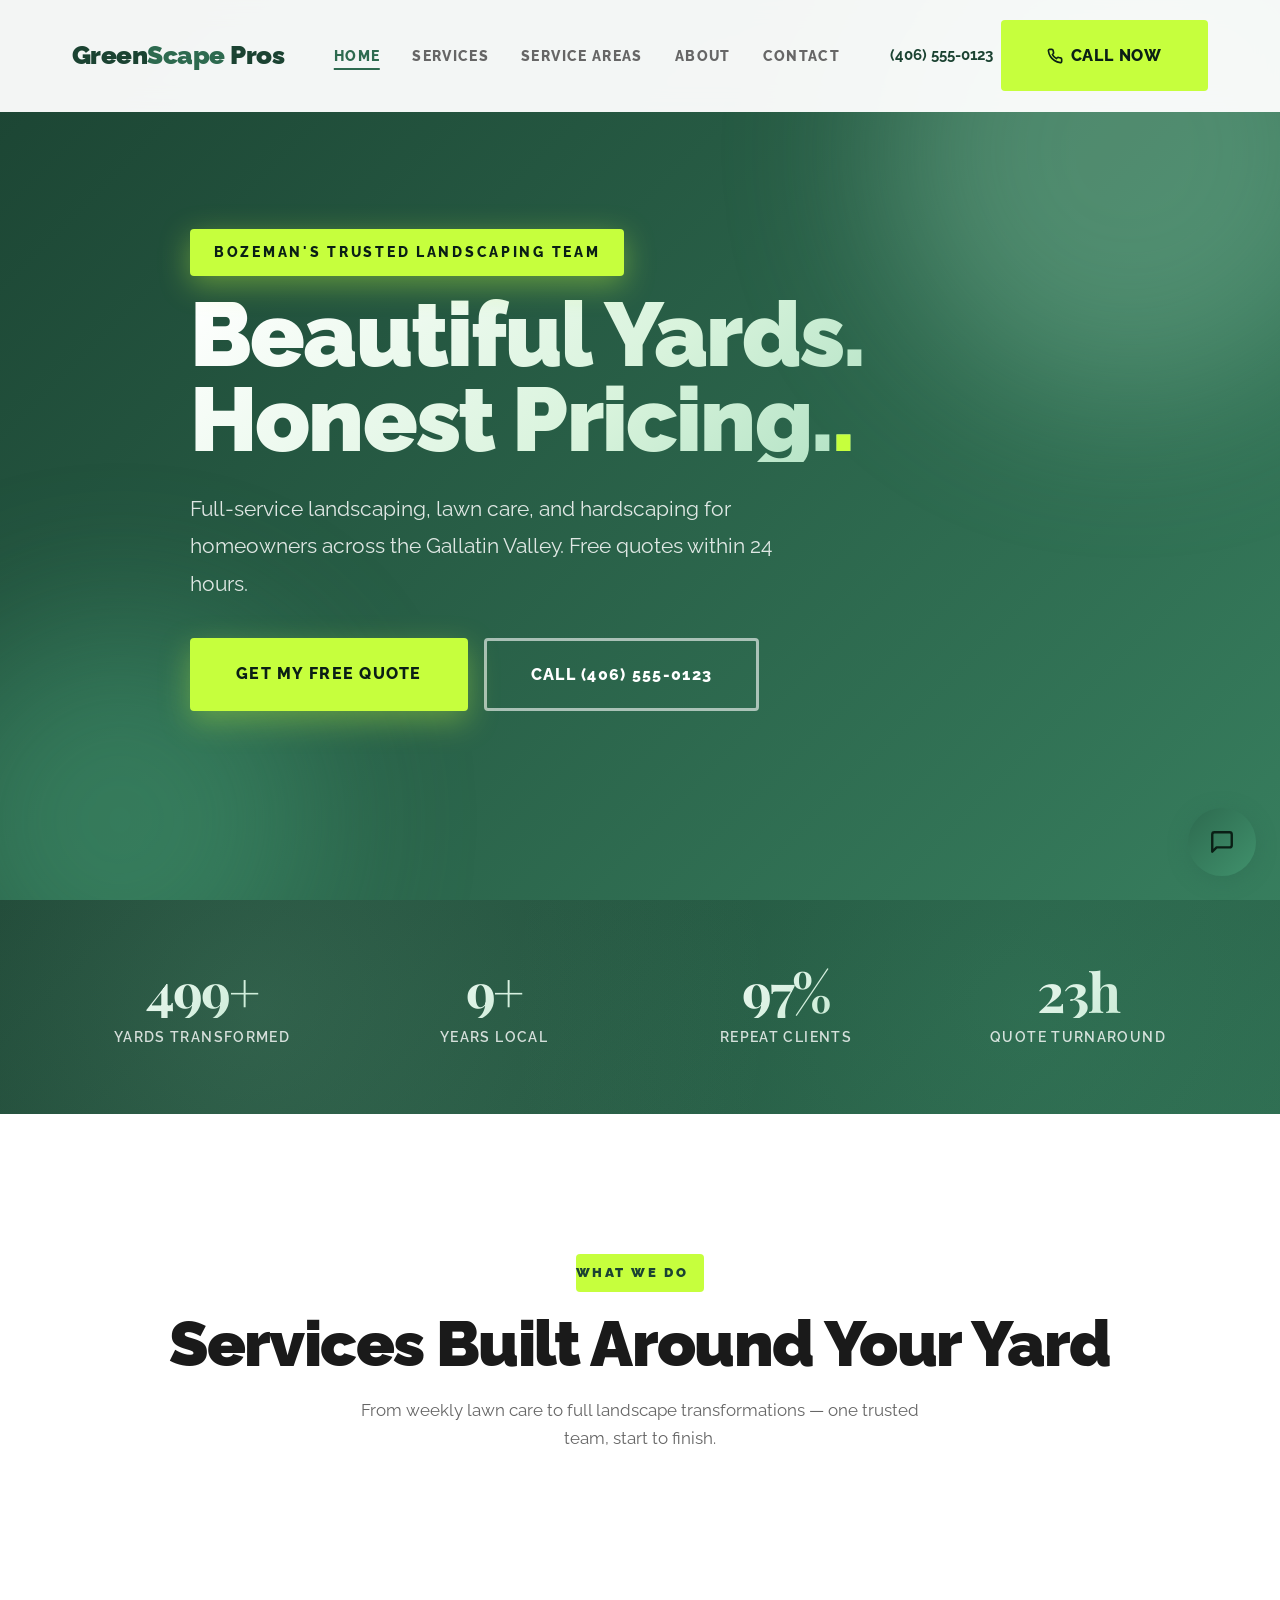
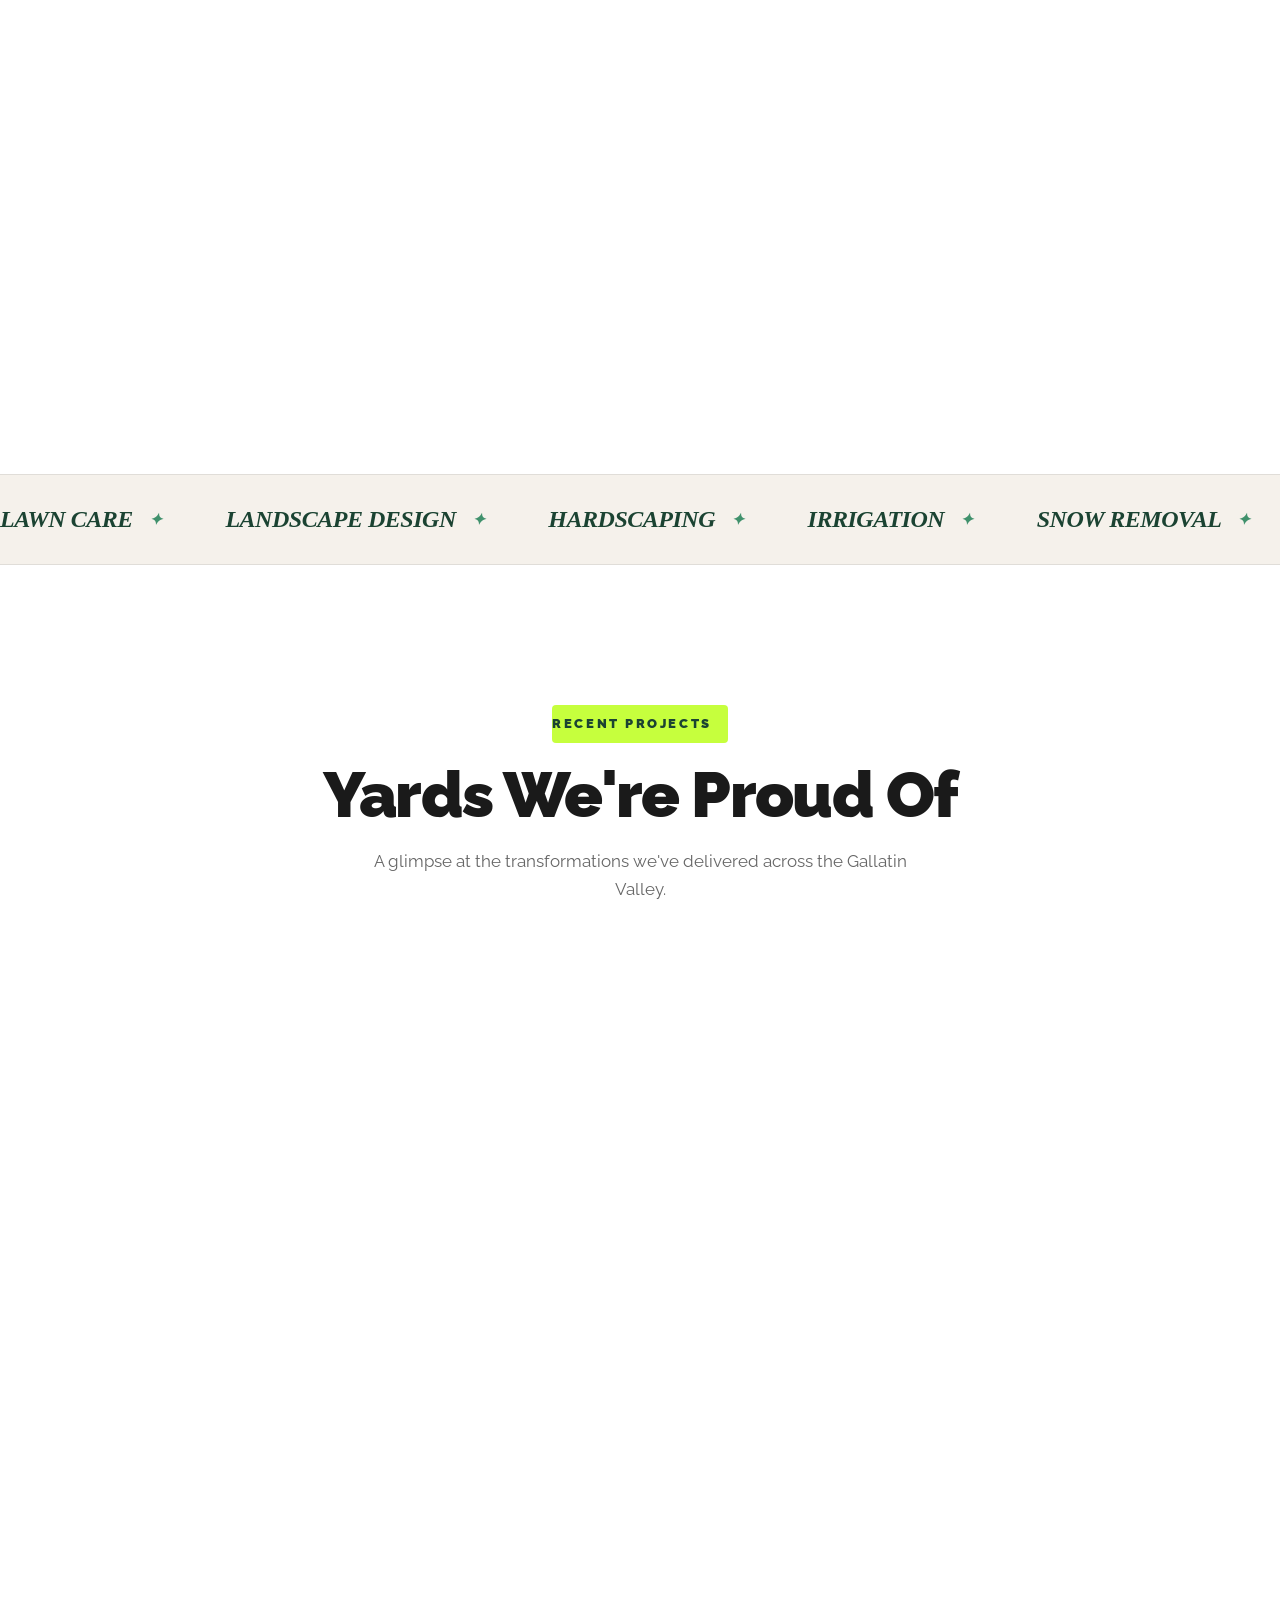
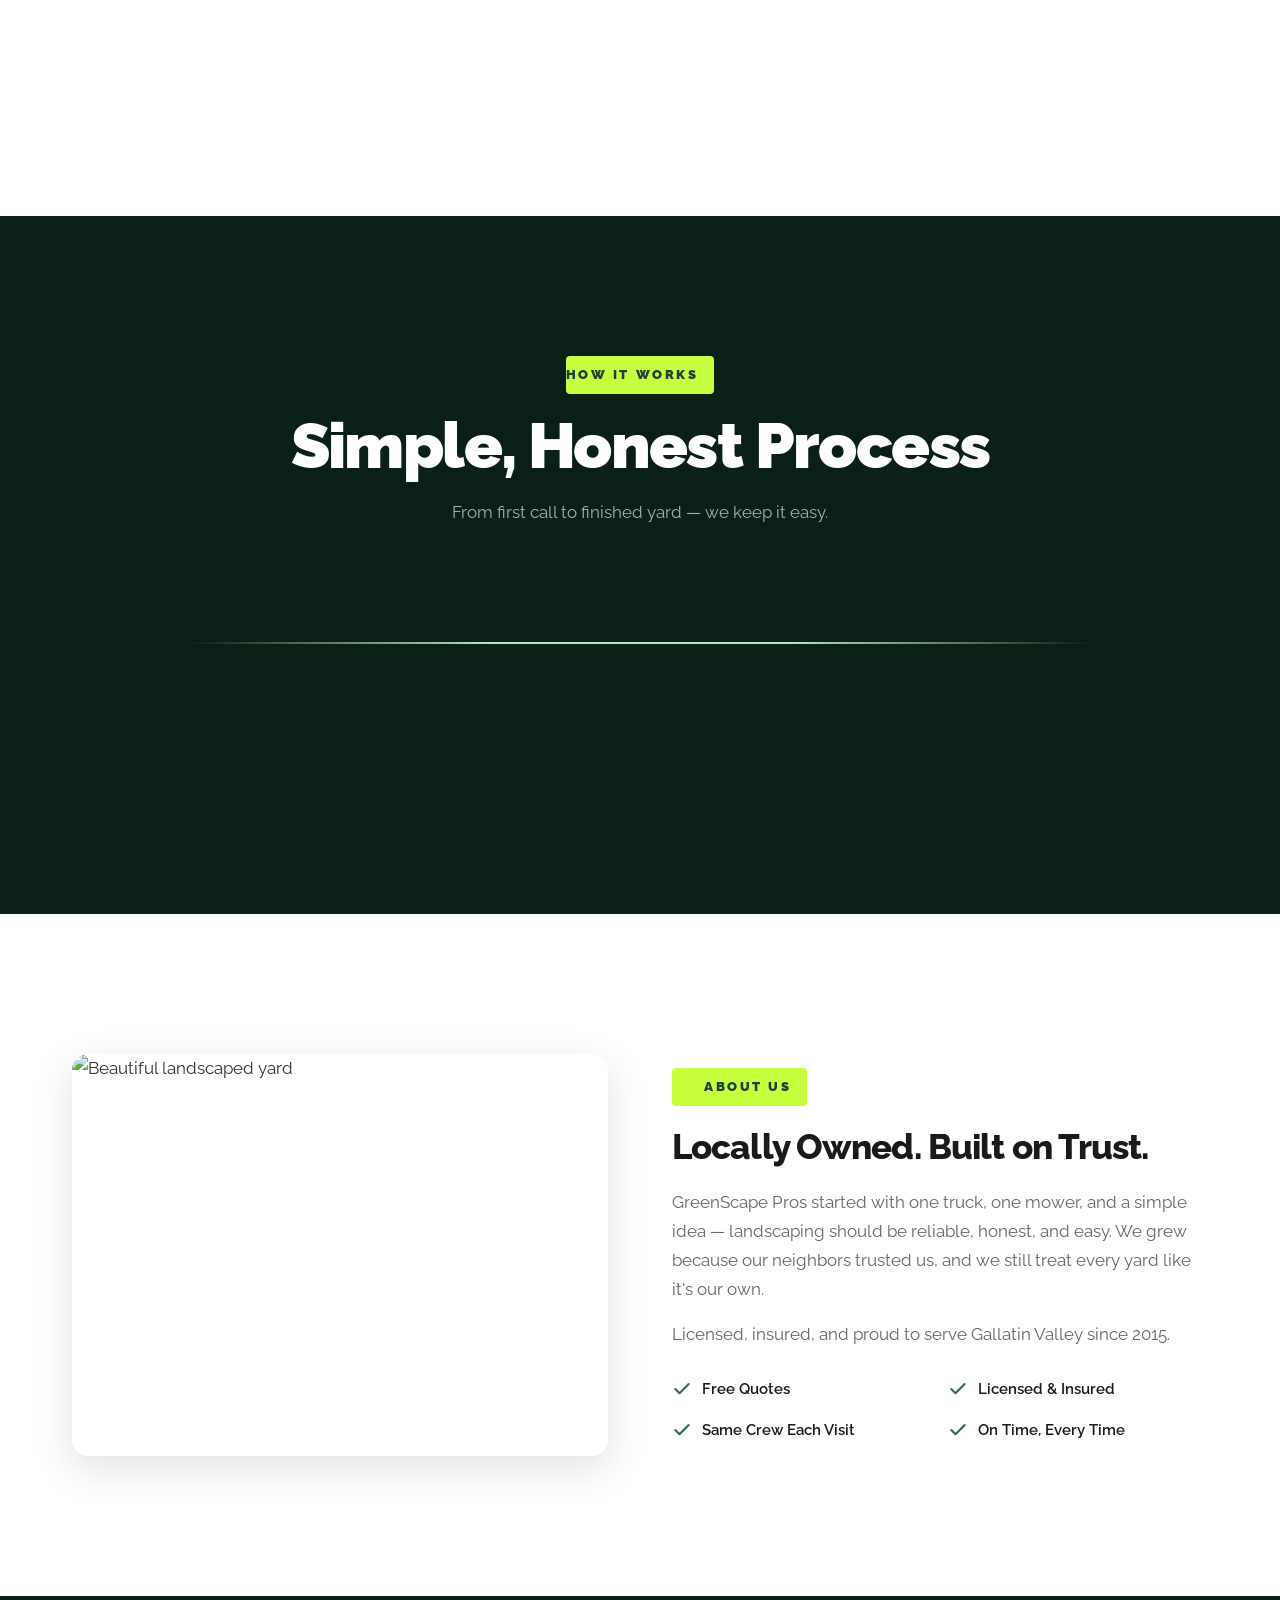
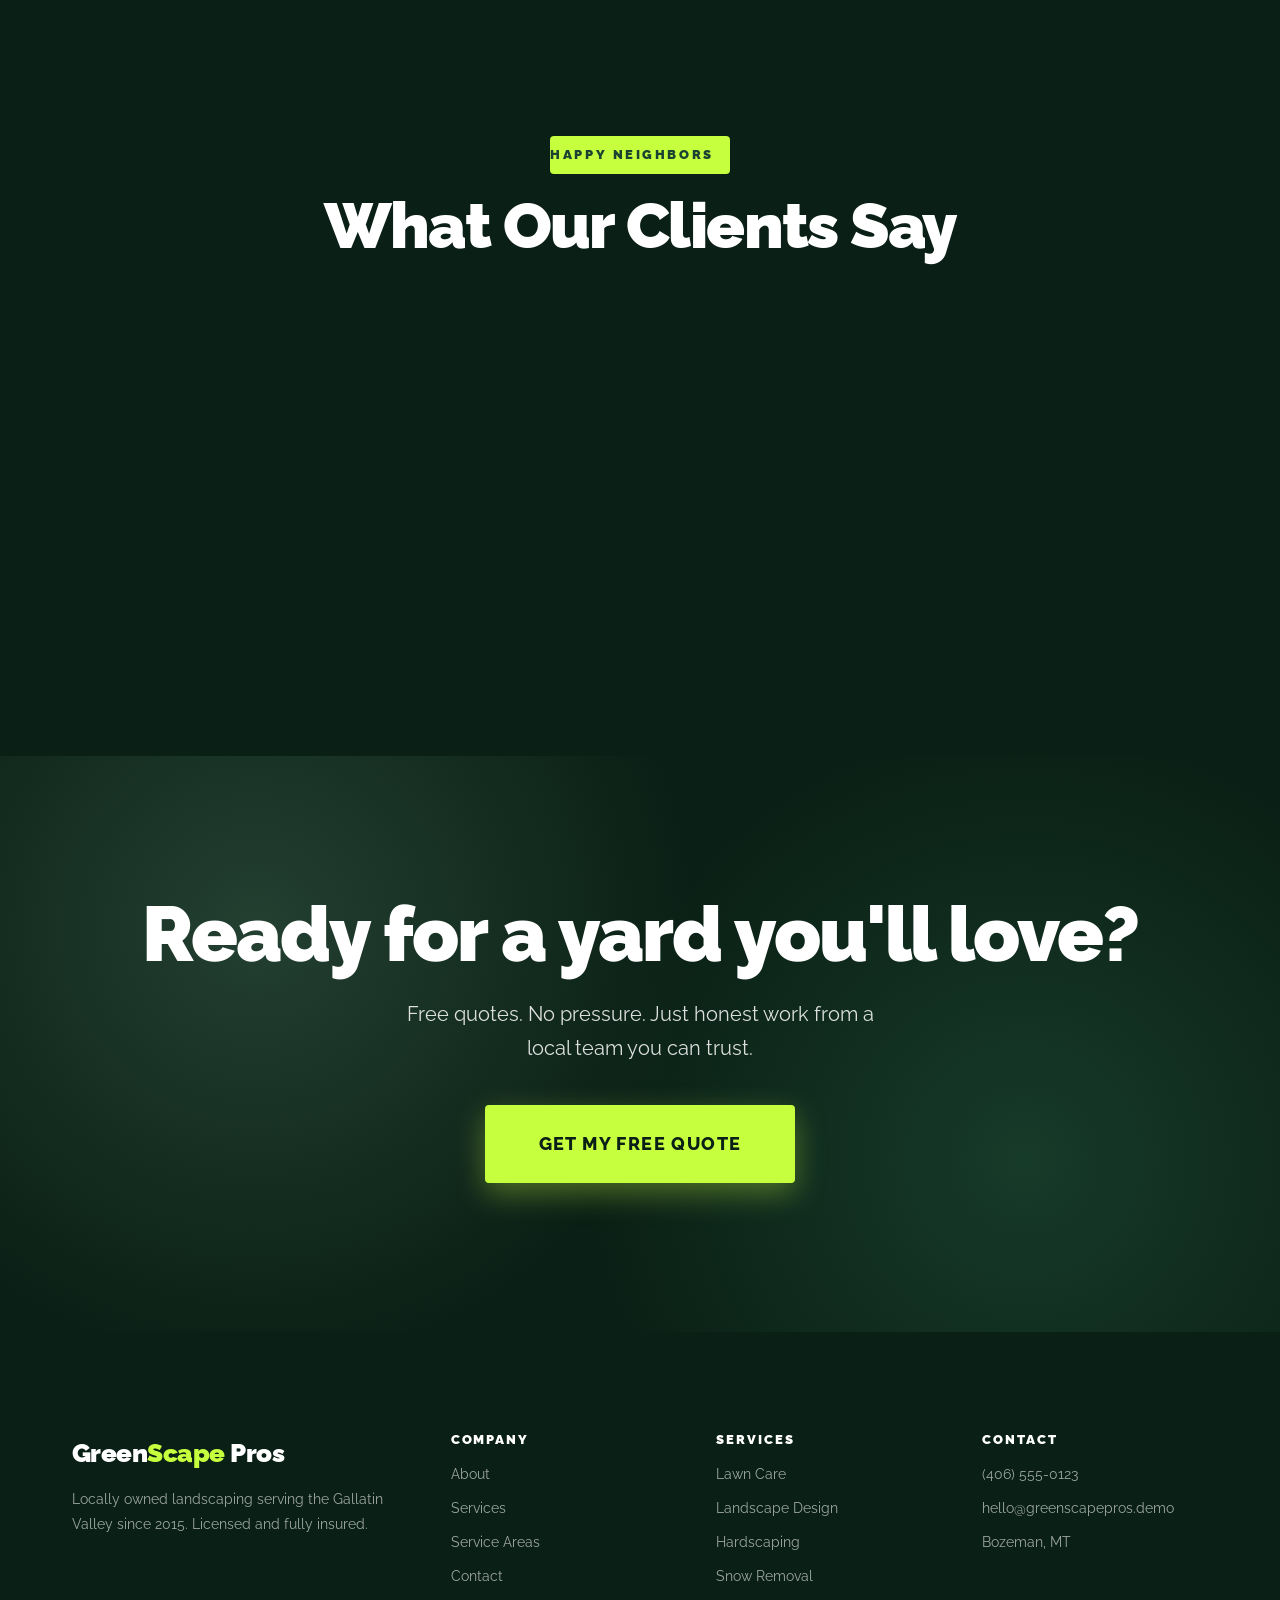
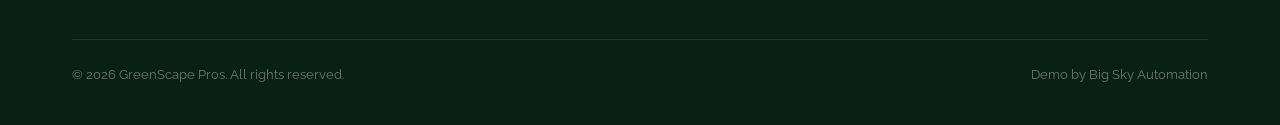
==== commit 6b5f334a: "Fix broken gallery image" ====
--- a/index.html
+++ b/index.html
@@ -118,7 +118,7 @@
       <div class="gallery-item"><img src="https://images.unsplash.com/photo-1416879595882-3373a0480b5b?w=600&q=75" alt="Garden"><span class="gallery-label">Garden Beds</span></div>
       <div class="gallery-item tall"><img src="https://images.unsplash.com/photo-1602491453631-e2a5ad90a131?w=600&q=75" alt="Stone walkway"><span class="gallery-label">Stone Walkway</span></div>
       <div class="gallery-item"><img src="https://images.unsplash.com/photo-1601985705806-5b9a71f6004f?w=600&q=75" alt="Patio"><span class="gallery-label">Patio Build</span></div>
-      <div class="gallery-item"><img src="https://images.unsplash.com/photo-1597844808175-32093e2f9ce5?w=600&q=75" alt="Backyard"><span class="gallery-label">Backyard Oasis</span></div>
+      <div class="gallery-item"><img src="https://images.unsplash.com/photo-1585320806297-9794b3e4eeae?w=600&q=75" alt="Backyard"><span class="gallery-label">Backyard Oasis</span></div>
       <div class="gallery-item wide"><img src="https://images.unsplash.com/photo-1591857177580-dc82b9ac4e1e?w=900&q=75" alt="Fire pit"><span class="gallery-label">Custom Fire Pit</span></div>
     </div>
   </div>
--- a/css/styles.css
+++ b/css/styles.css
@@ -902,6 +902,279 @@
 /* Parallax hero bg */
 .hero-bg { will-change: transform; transition: transform 0.1s linear; }
 
+/* ============================================
+   🔥 BOLD MODE — MAX IMPACT OVERRIDES
+   ============================================ */
+:root {
+  --lime: #c6ff3d;
+  --lime-dark: #a8e018;
+  --ink: #0a1f15;
+}
+
+body { font-size: 17px; }
+
+/* Massive, tight, bold typography */
+h1, h2, h3, h4 {
+  font-family: 'Raleway', sans-serif;
+  font-weight: 800;
+  letter-spacing: -0.025em;
+}
+
+.hero { min-height: 100vh; }
+.hero-inner { padding: 180px 0 140px; max-width: 900px; }
+.hero h1 {
+  font-size: clamp(3rem, 7vw, 6.5rem);
+  font-weight: 900;
+  line-height: 0.95;
+  margin-bottom: 28px;
+  text-transform: none;
+}
+.hero h1::after {
+  content: '.';
+  color: var(--lime);
+  -webkit-text-fill-color: var(--lime);
+}
+.hero-tag {
+  font-size: 0.85rem;
+  font-weight: 800;
+  letter-spacing: 0.2em;
+  padding: 12px 24px;
+  background: var(--lime);
+  color: var(--ink);
+  border: none;
+  border-radius: 4px;
+  text-transform: uppercase;
+  box-shadow: 0 8px 30px rgba(198,255,61,0.4);
+}
+.hero-sub { font-size: 1.3rem; max-width: 600px; }
+
+/* Bold buttons */
+.btn {
+  padding: 20px 44px;
+  font-size: 1rem;
+  font-weight: 800;
+  text-transform: uppercase;
+  letter-spacing: 0.08em;
+  border-radius: 4px;
+}
+.btn-primary {
+  background: var(--lime);
+  color: var(--ink);
+  border-color: var(--lime);
+  box-shadow: 0 10px 30px rgba(198,255,61,0.35);
+}
+.btn-primary:hover {
+  background: var(--lime-dark);
+  border-color: var(--lime-dark);
+  color: var(--ink);
+  transform: translateY(-3px);
+  box-shadow: 0 16px 40px rgba(198,255,61,0.5);
+}
+.btn-outline { border-width: 3px; font-weight: 800; }
+.btn-call {
+  background: var(--lime);
+  color: var(--ink);
+  font-weight: 800;
+  text-transform: uppercase;
+  letter-spacing: 0.05em;
+}
+.btn-call:hover { background: var(--lime-dark); color: var(--ink); }
+
+/* Bigger sections */
+.section { padding: 140px 0; }
+.section-header { margin-bottom: 80px; }
+.section-header h2 {
+  font-size: clamp(2.5rem, 5vw, 4.5rem);
+  font-weight: 900;
+  line-height: 1;
+  margin-bottom: 20px;
+}
+.section-tag {
+  font-size: 0.8rem;
+  font-weight: 900;
+  letter-spacing: 0.2em;
+  color: var(--green-dark);
+  background: var(--lime);
+  padding: 8px 16px;
+  border-radius: 4px;
+  display: inline-block;
+  margin-bottom: 20px;
+}
+.section-tag::before { display: none !important; }
+.section-header .section-tag { padding: 8px 16px; }
+
+/* Dark section variant */
+.section-alt {
+  background: var(--ink);
+  color: rgba(255,255,255,0.85);
+}
+.section-alt h2, .section-alt h3, .section-alt h4 { color: white; }
+.section-alt .section-header p { color: rgba(255,255,255,0.65); }
+.section-alt .testimonial {
+  background: rgba(255,255,255,0.04);
+  border: 1px solid rgba(255,255,255,0.1);
+}
+.section-alt .testimonial p { color: rgba(255,255,255,0.85); }
+.section-alt .testimonial::before { color: var(--lime); opacity: 0.4; }
+.section-alt .testimonial-author strong { color: white; }
+.section-alt .testimonial-author span { color: rgba(255,255,255,0.5); }
+.section-alt .testimonial-avatar { background: var(--lime); color: var(--ink); }
+.section-alt .process-num {
+  background: transparent;
+  border-color: var(--lime);
+  color: var(--lime);
+}
+.section-alt .process-step:hover .process-num {
+  background: var(--lime);
+  color: var(--ink);
+}
+.section-alt .process-step h4 { color: white; }
+.section-alt .process-step p { color: rgba(255,255,255,0.6); }
+
+/* Service cards bigger and bolder */
+.services-grid { gap: 32px; }
+.service-card {
+  padding: 56px 36px;
+  border: 2px solid #e8e6e0;
+  border-radius: 8px;
+}
+.service-card::after { border-radius: 6px; }
+.service-card h3 {
+  font-size: 1.75rem;
+  font-weight: 900;
+  margin-bottom: 14px;
+}
+.service-card p { font-size: 1rem; margin-bottom: 24px; }
+.service-icon {
+  width: 84px; height: 84px;
+  border-radius: 16px;
+}
+.service-link {
+  font-size: 0.85rem;
+  font-weight: 900;
+  text-transform: uppercase;
+  letter-spacing: 0.1em;
+  color: var(--green-dark);
+  border-bottom: 2px solid var(--lime);
+  padding-bottom: 4px;
+}
+
+/* Stats — HUGE */
+.stats-strip { padding: 100px 0; background: var(--ink); }
+.stats-strip::before {
+  background: radial-gradient(circle at 30% 50%, rgba(198,255,61,0.1) 0%, transparent 50%),
+              radial-gradient(circle at 70% 50%, rgba(64,145,108,0.15) 0%, transparent 50%);
+}
+.stat-num {
+  font-family: 'Raleway', sans-serif;
+  font-size: clamp(3.5rem, 7vw, 6rem);
+  font-weight: 900;
+  letter-spacing: -0.04em;
+  background: linear-gradient(135deg, #ffffff 0%, var(--lime) 100%);
+  -webkit-background-clip: text;
+  -webkit-text-fill-color: transparent;
+}
+.stat-label {
+  font-size: 0.8rem;
+  font-weight: 800;
+  letter-spacing: 0.18em;
+  color: var(--lime);
+}
+
+/* Bold CTA */
+.cta-banner { padding: 140px 0; background: var(--ink); }
+.cta-banner::before {
+  background:
+    radial-gradient(circle at 20% 30%, rgba(198,255,61,0.15) 0%, transparent 40%),
+    radial-gradient(circle at 80% 70%, rgba(64,145,108,0.2) 0%, transparent 40%);
+}
+.cta-banner h2 {
+  font-size: clamp(2.5rem, 6vw, 5rem);
+  font-weight: 900;
+  line-height: 1;
+  color: white;
+  margin-bottom: 24px;
+}
+.cta-banner p { font-size: 1.25rem; margin-bottom: 40px; }
+.cta-banner .btn-primary {
+  background: var(--lime);
+  color: var(--ink);
+  border-color: var(--lime);
+  font-size: 1.1rem;
+  padding: 22px 52px;
+}
+.cta-banner .btn-primary:hover { background: white; border-color: white; }
+
+/* Page header bold */
+.page-header { padding: 200px 0 100px; background: var(--ink); }
+.page-header::before {
+  content: '';
+  position: absolute;
+  inset: 0;
+  background: radial-gradient(circle at 20% 50%, rgba(198,255,61,0.12) 0%, transparent 50%),
+              radial-gradient(circle at 80% 50%, rgba(64,145,108,0.18) 0%, transparent 50%);
+}
+.page-header { position: relative; overflow: hidden; }
+.page-header > .container { position: relative; }
+.page-header h1 {
+  font-size: clamp(3rem, 7vw, 6rem);
+  font-weight: 900;
+  line-height: 0.95;
+  letter-spacing: -0.03em;
+}
+.page-header h1::after { content: '.'; color: var(--lime); }
+.page-header p { font-size: 1.25rem; color: rgba(255,255,255,0.7); }
+
+/* Header bolder */
+.site-header { padding: 20px 0; }
+.logo { font-family: 'Raleway', sans-serif; font-size: 1.6rem; font-weight: 900; letter-spacing: -0.02em; }
+.logo span { color: var(--green); font-weight: 900; }
+.nav-links a { font-size: 0.85rem; font-weight: 800; text-transform: uppercase; letter-spacing: 0.1em; }
+.nav-links a::after { background: var(--lime); height: 3px; }
+
+/* Marquee bigger */
+.marquee { padding: 36px 0; background: var(--ink); border: none; }
+.marquee-item {
+  font-family: 'Raleway', sans-serif;
+  font-size: 2.5rem;
+  font-weight: 900;
+  font-style: normal;
+  text-transform: uppercase;
+  letter-spacing: -0.02em;
+  color: white;
+}
+.marquee-item::after { content: '●'; color: var(--lime); }
+
+/* Area cards bolder */
+.area-card { padding: 40px 28px; border: 2px solid #e8e6e0; border-radius: 8px; }
+.area-card h3 { font-size: 1.4rem; font-weight: 900; }
+.area-card .area-icon { width: 56px; height: 56px; border-radius: 12px; }
+
+/* Footer bolder */
+.site-footer { background: var(--ink); padding: 100px 0 40px; }
+.footer-col h4 { font-size: 0.8rem; font-weight: 900; letter-spacing: 0.15em; }
+.footer-brand .logo span { color: var(--lime); }
+
+/* Contact form bolder */
+.contact-form { padding: 56px; border: 2px solid #e8e6e0; border-radius: 8px; }
+.form-group label { font-size: 0.75rem; font-weight: 900; text-transform: uppercase; letter-spacing: 0.1em; }
+.form-group input, .form-group select, .form-group textarea {
+  border-width: 2px;
+  font-size: 1rem;
+  padding: 16px 18px;
+}
+
+/* Chat widget pop */
+.chat-bubble {
+  width: 68px; height: 68px;
+  background: var(--lime);
+  color: var(--ink);
+}
+.chat-bubble:hover { background: var(--lime-dark); }
+.chat-header { background: var(--ink); }
+
+/* Section header gets dark on .section-alt — but bg already changed */
+
 /* --- Service cards: gradient border on hover + icon glow --- */
 .service-card {
   position: relative;
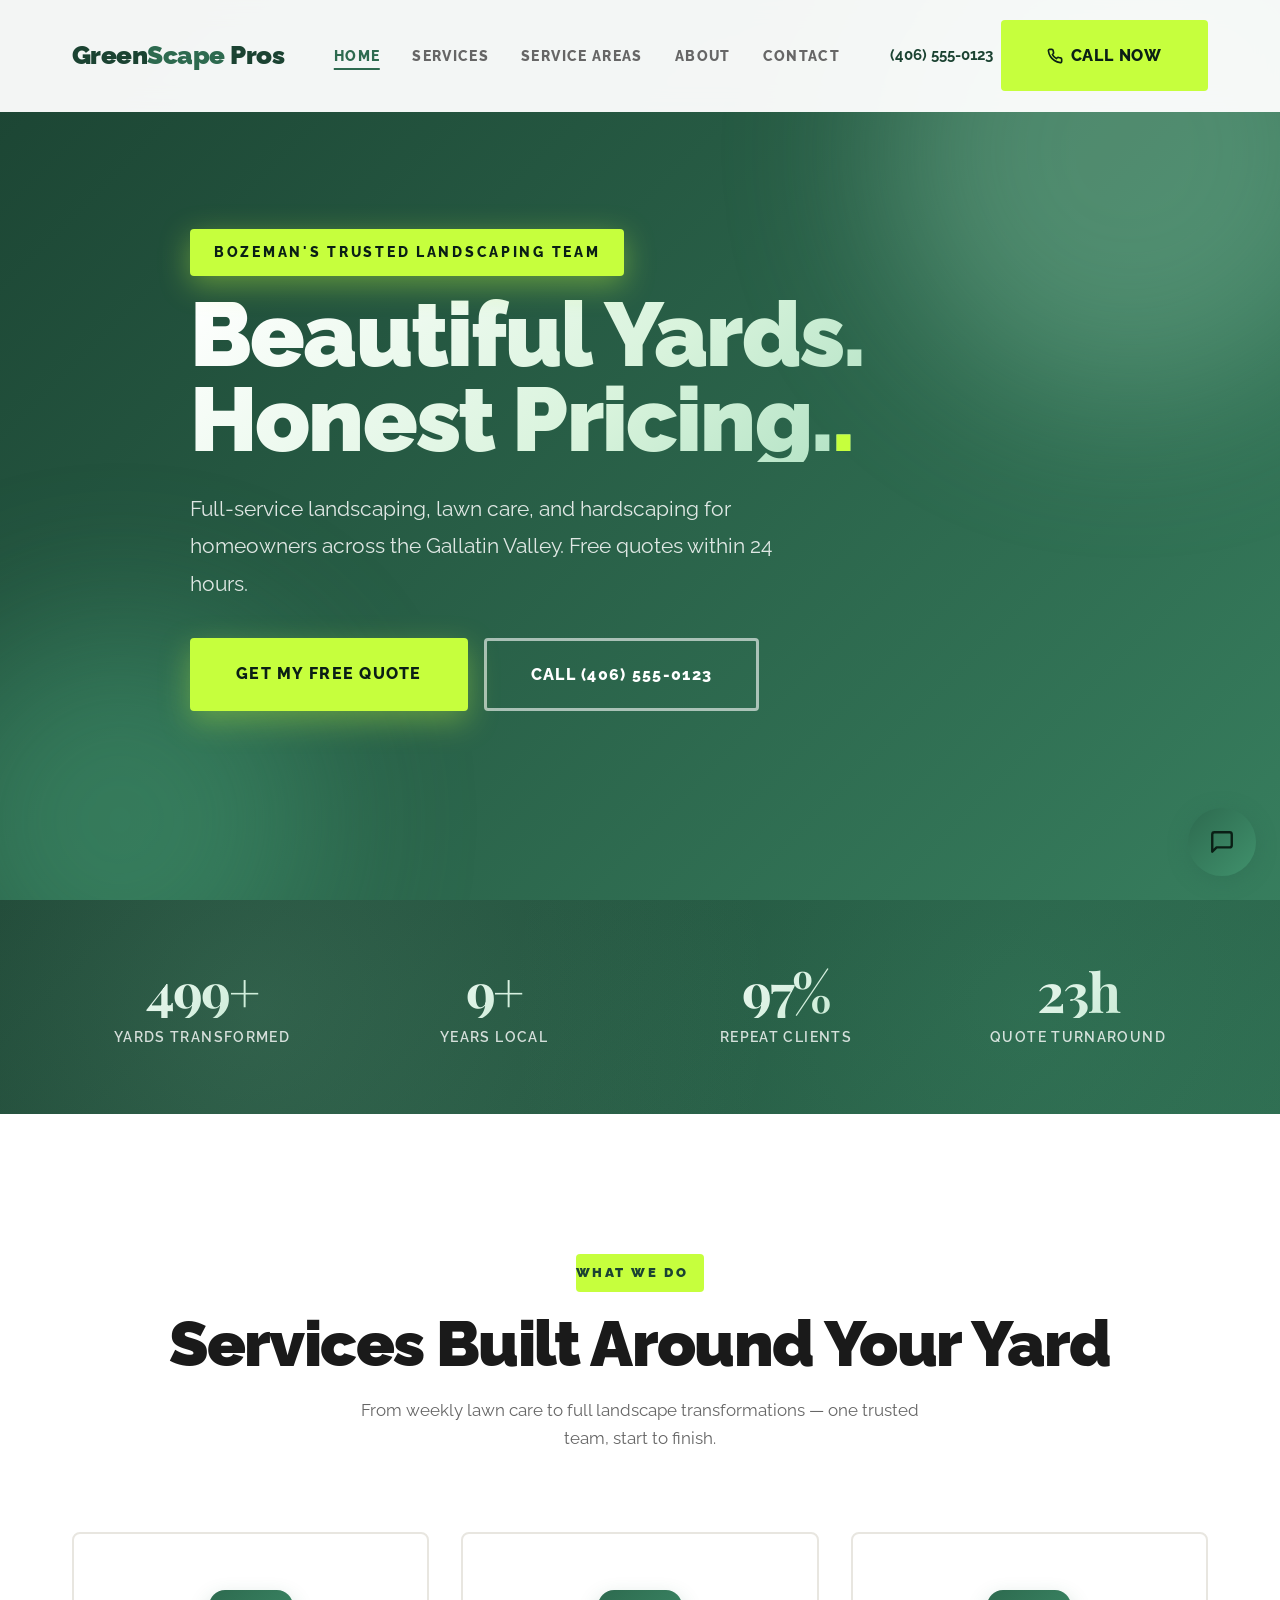
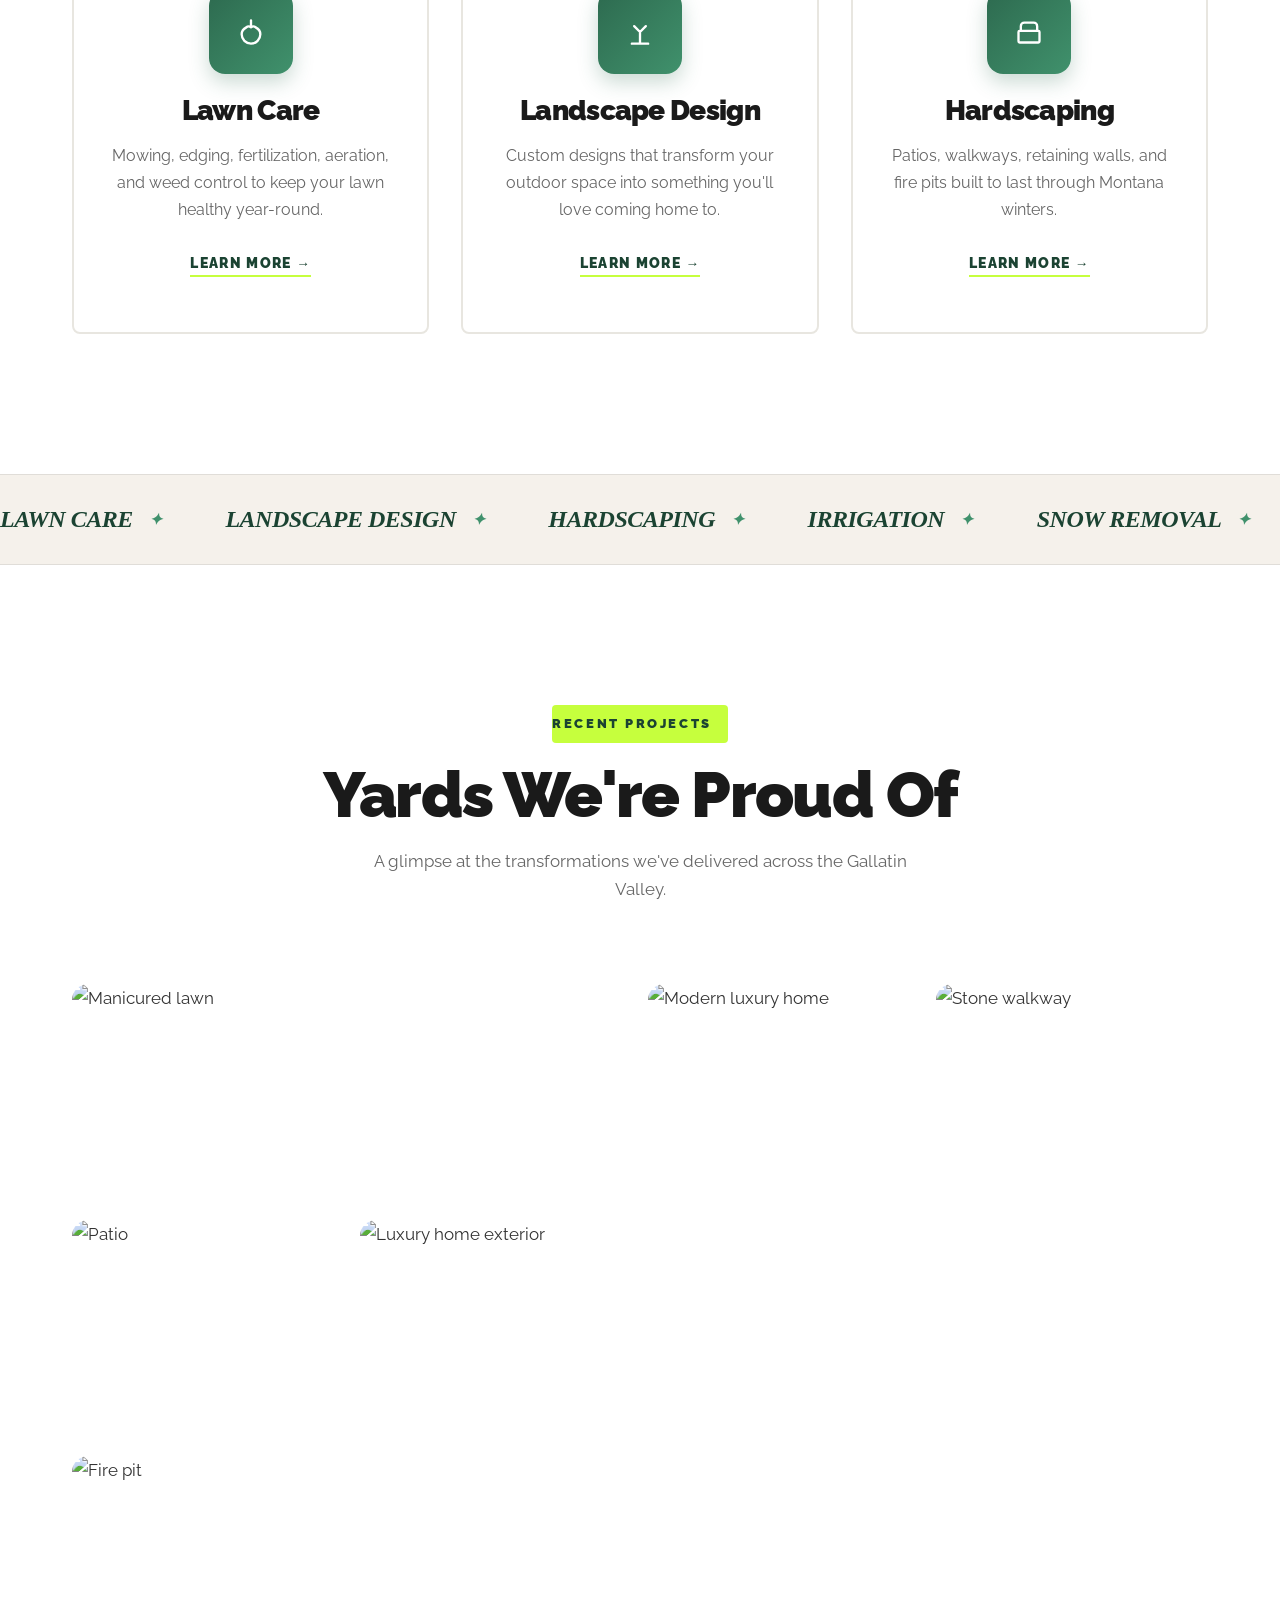
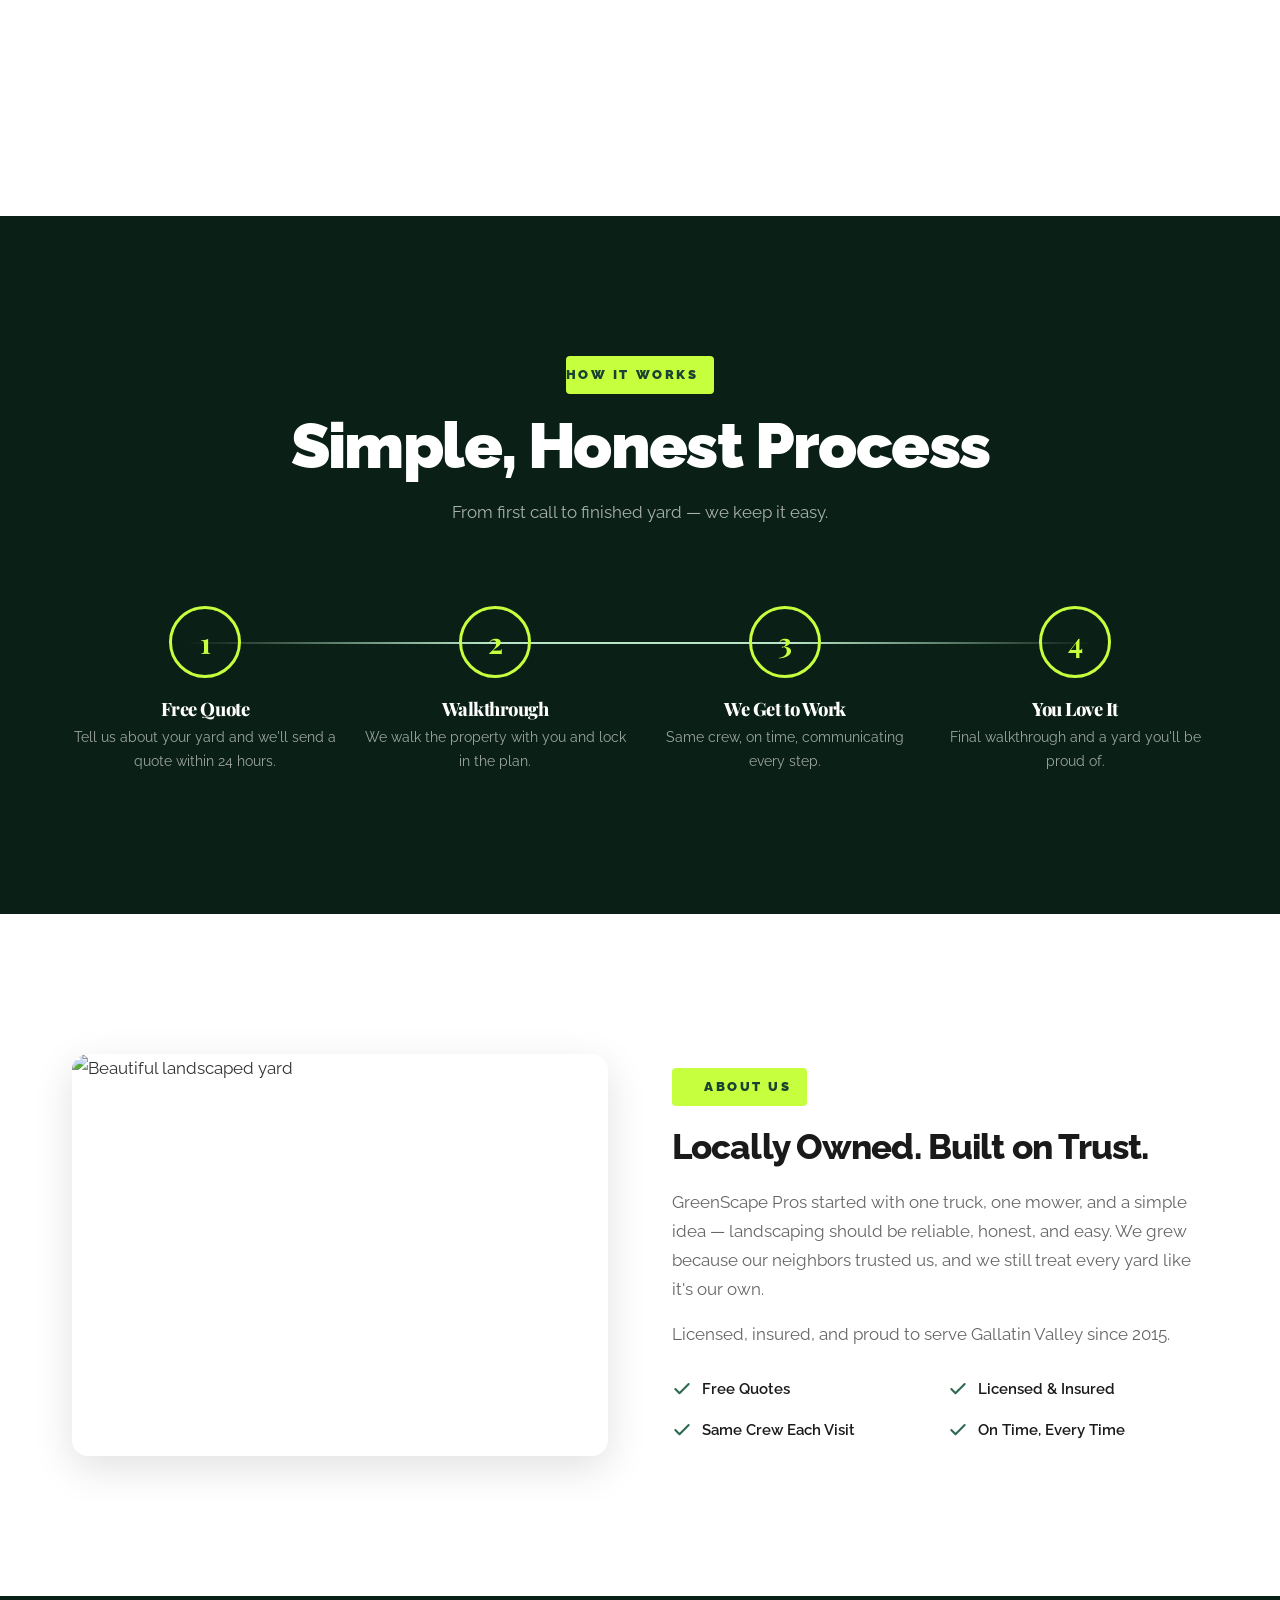
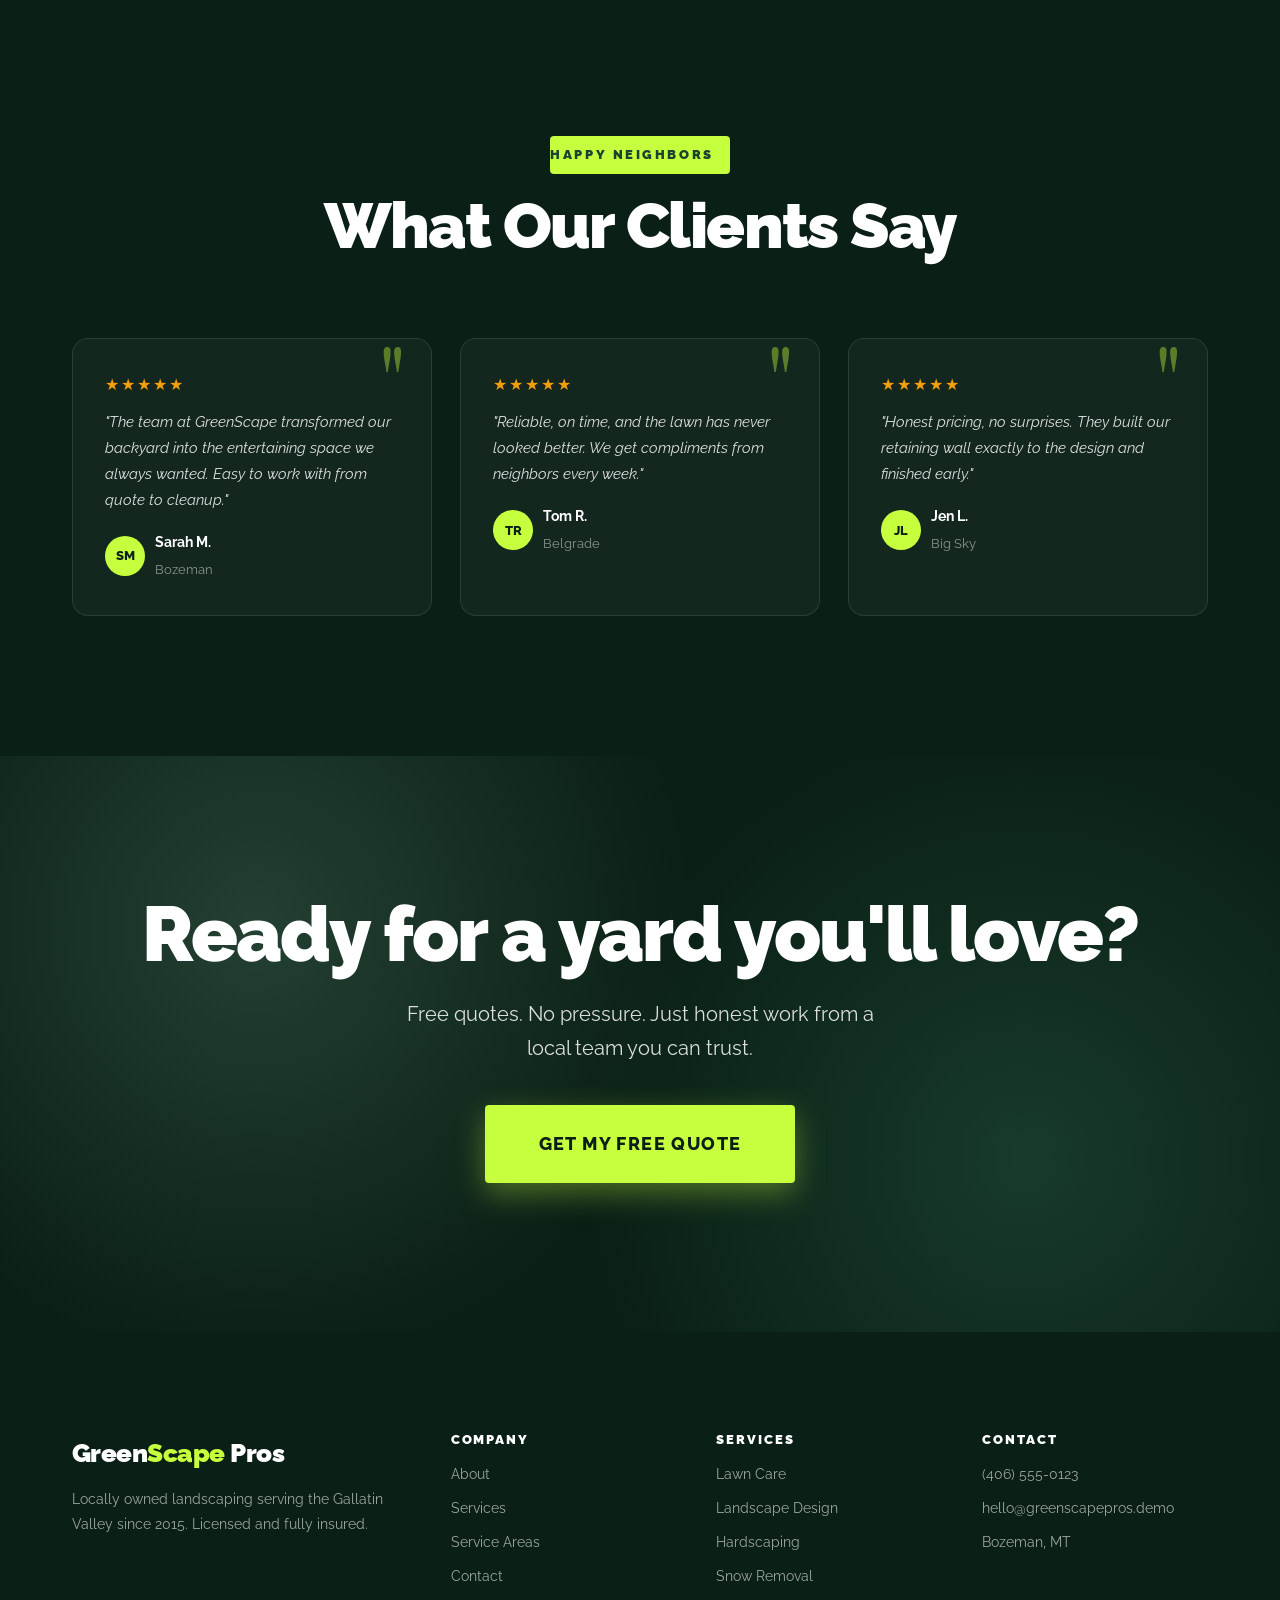
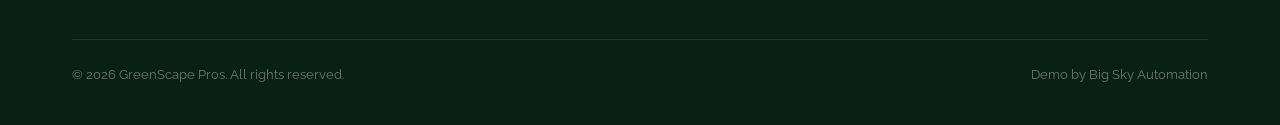
==== commit af80b2d6: "Replace gallery images with luxury homes" ====
--- a/index.html
+++ b/index.html
@@ -115,10 +115,10 @@
     </div>
     <div class="gallery-grid reveal-stagger">
       <div class="gallery-item wide"><img src="https://images.unsplash.com/photo-1558904541-efa843a96f01?w=900&q=75" alt="Manicured lawn"><span class="gallery-label">Front Yard Refresh</span></div>
-      <div class="gallery-item"><img src="https://images.unsplash.com/photo-1416879595882-3373a0480b5b?w=600&q=75" alt="Garden"><span class="gallery-label">Garden Beds</span></div>
+      <div class="gallery-item"><img src="https://images.unsplash.com/photo-1564013799919-ab600027ffc6?w=600&q=75" alt="Modern luxury home"><span class="gallery-label">Modern Estate</span></div>
       <div class="gallery-item tall"><img src="https://images.unsplash.com/photo-1602491453631-e2a5ad90a131?w=600&q=75" alt="Stone walkway"><span class="gallery-label">Stone Walkway</span></div>
       <div class="gallery-item"><img src="https://images.unsplash.com/photo-1601985705806-5b9a71f6004f?w=600&q=75" alt="Patio"><span class="gallery-label">Patio Build</span></div>
-      <div class="gallery-item"><img src="https://images.unsplash.com/photo-1585320806297-9794b3e4eeae?w=600&q=75" alt="Backyard"><span class="gallery-label">Backyard Oasis</span></div>
+      <div class="gallery-item"><img src="https://images.unsplash.com/photo-1600596542815-ffad4c1539a9?w=600&q=75" alt="Luxury home exterior"><span class="gallery-label">Luxury Estate</span></div>
       <div class="gallery-item wide"><img src="https://images.unsplash.com/photo-1591857177580-dc82b9ac4e1e?w=900&q=75" alt="Fire pit"><span class="gallery-label">Custom Fire Pit</span></div>
     </div>
   </div>
